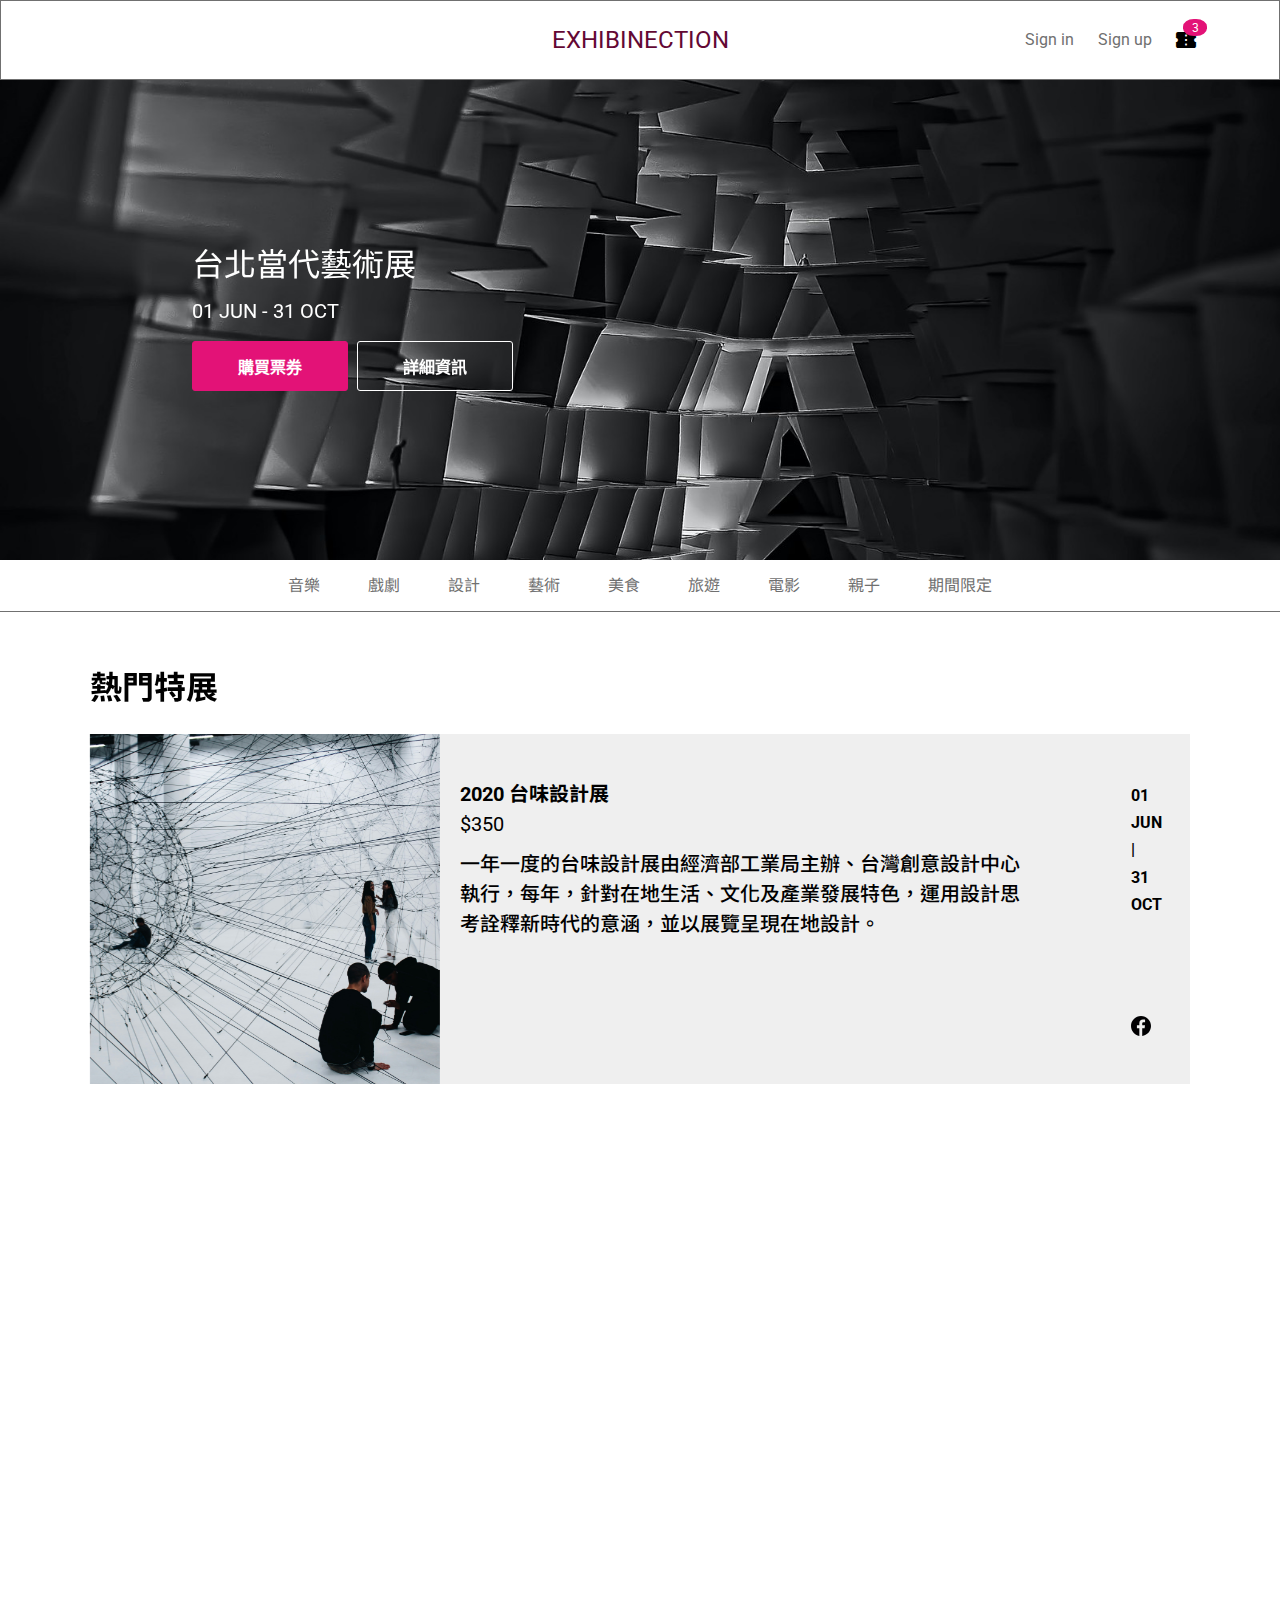
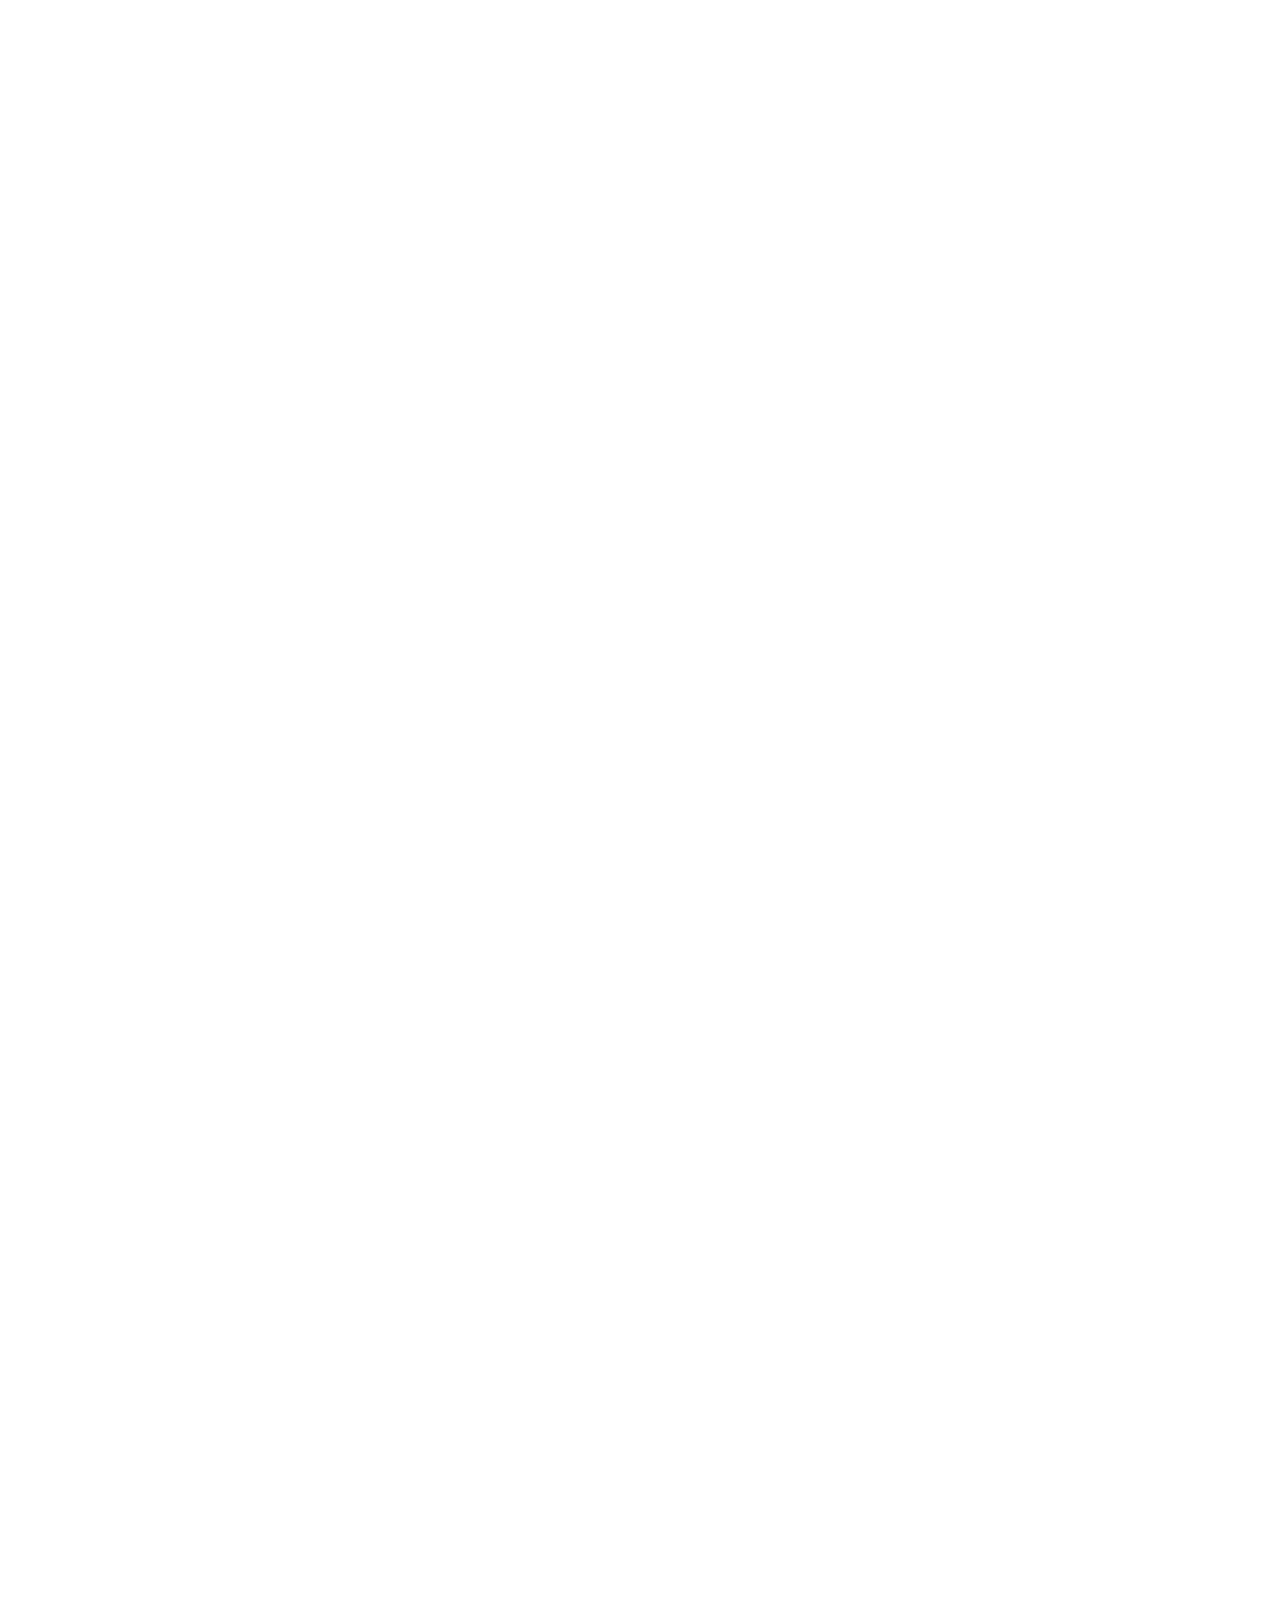
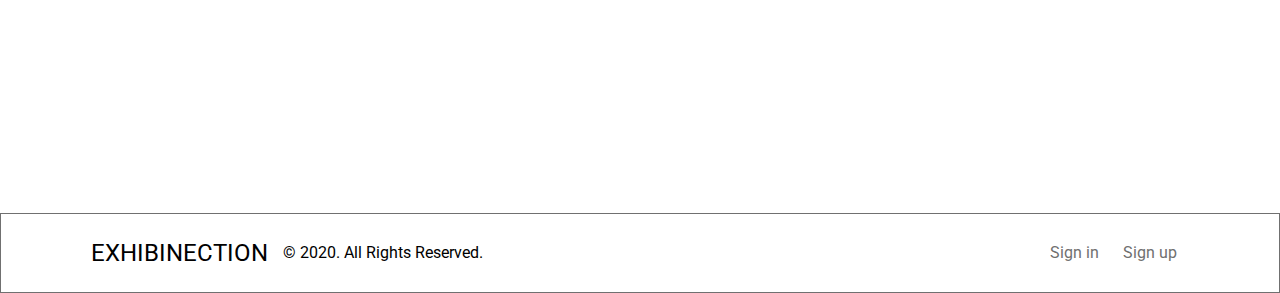
==== index.html @ fe7f2d54 "first" ====
<!DOCTYPE html>
<html lang="zh-TW">
<head>
<meta charset="UTF-8">
<meta name="viewport" content="width=device-width, initial-scale=1.0">
  <link rel="preconnect" href="https://fonts.googleapis.com">
  <link rel="preconnect" href="https://fonts.gstatic.com" crossorigin>
  <link href="https://fonts.googleapis.com/css2?family=Noto+Sans+TC:wght@100..900&family=Roboto:ital,wght@0,100..900;1,100..900&display=swap" rel="stylesheet">
  <link href="https://fonts.googleapis.com/icon?family=Material+Icons"
  rel="stylesheet">
  <link rel="stylesheet" href="https://fonts.googleapis.com/css2?family=Material+Symbols+Outlined:opsz,wght,FILL,GRAD@20..48,100..700,0..1,-50..200&icon_names=close" />
  <link rel="stylesheet" href="https://unpkg.com/aos@next/dist/aos.css" />
  <link rel="stylesheet" href="scss/main.css">
  <title>EXHIBINECTION</title>
</head>
<body>
  <!-- header -->
  <div class="wrap">
    <div class="header">
      <div class="logo">
        <a href="index.html" class="logo">EXHIBINECTION</a>
      </div>
      <ul class="link">
        <li><a href="#">Sign in</a></li>
        <li><a href="#">Sign up</a></li>
      </ul>
    </div>
    <input type="checkbox" id="cart-toggle" hidden>
    <div class="cart-overlay"></div>
    <label for="cart-toggle" class="cart-icon">
      <span class="material-icons">confirmation_number</span>
      <span class="num">3</span></label>
    <div class="cart-list">
      <h2>Cart List</h2>
      <div class="cart-list-area">
        <div class="cart-list-item scroll-card">
        <span class="material-symbols-outlined">close</span>
        <div class="show-item">
          <img class="show-pic" src="images/show1.jpg" alt="">
          <div class="show-title">
            <h3>2020 台味設計展</h3>
            <h4>01 JUN — 31 OCT</h4>
            <p>全票</p>
            <h5>NT$350</h5>
          </div>
          <div class="show-num">
            <img src="images/remove.svg" alt="">
            <p>01</p>
            <img src="images/add.svg" alt="">
          </div>
        </div>
      </div>
      <div class="cart-list-item scroll-card">
        <span class="material-symbols-outlined">close</span>
        <div class="show-item">
          <img class="show-pic" src="images/show2.jpg" alt="">
          <div class="show-title">
            <h3>No.22 線上設計展</h3>
            <h4>01 JUN — 31 OCT</h4>
            <p>全票</p>
            <h5>NT$350</h5>
          </div>
          <div class="show-num">
            <img src="images/remove.svg" alt="">
            <p>01</p>
            <img src="images/add.svg" alt="">
          </div>
        </div>
      </div>
      <div class="cart-list-item">
        <span class="material-symbols-outlined">close</span>
        <div class="show-item">
          <img class="show-pic" src="images/show3.jpg" alt="">
          <div class="show-title">
            <h3>高雄設計節</h3>
            <h4>01 JUN — 31 OCT</h4>
            <p>全票</p>
            <h5>NT$350</h5>
          </div>
          <div class="show-num">
            <img src="images/remove.svg" alt="">
            <p>01</p>
            <img src="images/add.svg" alt="">
          </div>
        </div>
      </div>
      </div>
      
      <div class="cart-list-count">
        <div>小計<span>NT$1050</span></div>
        <a href="checkout-order.html"><button class="btn-pay">前往結帳</button></a>
      </div>
    </div>
  </div>

<!-- banner -->
<div class="wrap">
<div class="banner">
  <div class="title">
    <h1 data-aos="fade-left" data-aos-duration="1300">台北當代藝術展</h1>
    <p data-aos="fade-left" data-aos-duration="1300" data-aos-delay="100">01 JUN - 31 OCT</p>
    <button class="btn-pink" data-aos="fade-left" data-aos-duration="1300" data-aos-delay="300">購買票券</button>
    <button class="btn-pink-outline" data-aos="fade-left" data-aos-duration="1300" data-aos-delay="300">詳細資訊</button>
  </div>
</div>
</div>

<!-- navbar -->
<div class="wrap">
<div class="nav-bar">
  <ul class="nav">
    <li><a href="#">音樂</a></li>
    <li><a href="#">戲劇</a></li>
    <li><a href="design.html">設計</a></li>
    <li><a href="#">藝術</a></li>
    <li><a href="#">美食</a></li>
    <li><a href="#">旅遊</a></li>
    <li><a href="#">電影</a></li>
    <li><a href="#">親子</a></li>
    <li><a href="#">期間限定</a></li>
  </ul>            
</div>
</div>


<!-- index -->
<div class="wrap">
  <div class="showlist">
    <h2 data-aos="fade-right" data-aos-duration="1300">熱門特展</h2>
    <div class="show" data-aos="fade-left" data-aos-duration="1300">
      <div class="show-img" data-aos="fade-right" data-aos-duration="1500" data-aos-delay="100">
        <img src="images/show1.jpg" alt="showpic1">
      </div>
      <div class="show-info">
        <div class="title">
          <div>
            <h4><div>2020 台味設計展<img src="images/facebook-logo.svg" alt=""></div><span>01 JUN — 31 OCT</span></h4>
            <p>$350</p>
            <h5>一年一度的台味設計展由經濟部工業局主辦、台灣創意設計中心執行，每年，針對在地生活、文化及產業發展特色，運用設計思考詮釋新時代的意涵，並以展覽呈現在地設計。</h5>
          </div>
          <div>
            <a href="product.html"><button class="btn-purple" data-aos="fade-left" data-aos-duration="1300" data-aos-delay="200">購買票券</button></a>
            <button class="btn-purple-outline" data-aos="fade-left" data-aos-duration="1300" data-aos-delay="200">收藏展覽</button>
          </div>  
        </div>
        <div class="duration">
          <div class="date">01 JUN<br> |<br> 31 OCT</div>
          <img src="images/facebook-logo.svg" alt="">
        </div>
      </div>
    </div>
    
    <div class="show" data-aos="fade-left" data-aos-duration="1300">
      <div class="show-img" data-aos="fade-right" data-aos-duration="1500" data-aos-delay="100">
        <img src="images/show2.jpg" alt="showpic2">
      </div>
      <div class="show-info">
        <div class="title">
          <div>
            <h4><div>No.22 線上設計展<img src="images/facebook-logo.svg" alt=""></div><span>01 JUN — 31 OCT</span></h4>
            <p>$350</p>
            <h5>這是一個專屬於設計系畢業生的展覽，沒有華麗的名號、沒有浮誇的獎賞。讓我們用作品與理念，去碰撞真實世界裡的各種問題，創造更多美好的人事物。讓這個地球、這個世界變成每一個人心目中的理想鄉。</h5>
          </div>
          <div>
            <button class="btn-purple" data-aos="fade-left" data-aos-duration="1300" data-aos-delay="200">購買票券</button>
            <button class="btn-purple-outline" data-aos="fade-left" data-aos-duration="1300" data-aos-delay="200">收藏展覽</button>
          </div>
        </div>
        <div class="duration">
          <div class="date">01 JUN<br> |<br> 31 OCT</div>
          <img src="images/facebook-logo.svg" alt="">
        </div>
      </div>
    </div>
    
    <div class="show" data-aos="fade-left" data-aos-duration="1300">
      <div class="show-img" data-aos="fade-right" data-aos-duration="1500" data-aos-delay="100">
        <img src="images/show3.jpg" alt="showpic3">
      </div>
      <div class="show-info">
        <div class="title">
          <div>
            <h4><div>高雄設計節<img src="images/facebook-logo.svg" alt=""></div><span>01 JUN — 31 OCT</span></h4>
            <p>$350</p>
            <h5>設計大高雄究竟是怎麼一回事？在這「設計」詞彙有點氾濫的年代，或許我們也搞不清楚究竟誰被誰設計了，設計生活？還是被生活設計？而當高雄這座城市建設硬體已相當程度完備時，文化軟實力又該如何輸出？</h5>
          </div>
          <div>
            <button class="btn-purple" data-aos="fade-left" data-aos-duration="1300" data-aos-delay="200">購買票券</button>
            <button class="btn-purple-outline" data-aos="fade-left" data-aos-duration="1300" data-aos-delay="200">收藏展覽</button>
          </div>
        </div>
        <div class="duration">
          <div class="date">01 JUN<br> |<br> 31 OCT</div>
          <img src="images/facebook-logo.svg" alt="">
        </div>
      </div>
    </div>
  </div>
  
  <div class="live">
    <h2 data-aos="fade-right" data-aos-duration="1300">直播回顧</h2>
    <div class="live-bg" data-aos="fade-left" data-aos-duration="1300">
      <div class="live-info" data-aos="fade-right" data-aos-duration="1300" data-aos-delay="200">
        <h3 data-aos="fade-right" data-aos-duration="1300" data-aos-delay="200"><span>開幕對談</span>｜藝術展演巡禮</h3>
        <img data-aos="fade-right" data-aos-duration="1300" data-aos-delay="300" src="images/people.png" alt="">
        <h4 data-aos="fade-right" data-aos-duration="1300" data-aos-delay="400">臺北現代聯合總監｜Ken Hsu</h4>
        <p data-aos="fade-right" data-aos-duration="1300" data-aos-delay="500">獨家由藝術家、策展人、畫廊總監帶您欣賞台北藝術特展，感受雕塑、展演及當代日常文化之間微妙的關係。</p>
        <button data-aos="fade-right" data-aos-duration="1300" data-aos-delay="600">點此觀看</button>
      </div>
    </div>
  </div>
</div>



<!-- footer -->
<link
    rel="stylesheet"
    href="https://cdn.jsdelivr.net/npm/swiper@11/swiper-bundle.min.css"
    />
<script src="https://cdn.jsdelivr.net/npm/swiper@11/swiper-bundle.min.js"></script>
<div class="wrap">
  <div class="footer">
    <div class="footer-swiper">
      <h2 data-aos="fade-right" data-aos-duration="1300">猜你也喜歡...</h2>
      <div class="footer-swiper-area" data-aos="fade-left" data-aos-duration="1300">
        <div class="swiper mySwiper">
          <div class="swiper-wrapper">
            <div class="swiper-slide"><a href="#"><img src="images/show4.jpg" alt="pic1" /><h3>No.22 線上設計展</h3><p>$350</p></a></div>
            <div class="swiper-slide"><a href="#"><img src="images/show5.jpg" alt="pic2" /><h3>No.23 線上設計展</h3><p>$350</p></a></div>
            <div class="swiper-slide"><a href="#"><img src="images/show6.jpg" alt="pic3" /><h3>No.24 線上設計展</h3><p>$350</p></a></div>
            <div class="swiper-slide"><a href="#"><img src="images/show4.jpg" alt="pic1" /><h3>No.22 線上設計展</h3><p>$350</p></a></div>
            <div class="swiper-slide"><a href="#"><img src="images/show5.jpg" alt="pic2" /><h3>No.23 線上設計展</h3><p>$350</p></a></div>
            <div class="swiper-slide"><a href="#"><img src="images/show6.jpg" alt="pic3" /><h3>No.24 線上設計展</h3><p>$350</p></a></div>
          </div>
        </div>
      </div>
    </div>
  
    <div class="footer-connect">
      <div class="footer-subscribe">
        <div class="title">
          <h3 data-aos="fade-right" data-aos-duration="1300">想收到最新消息嗎？</h3>
          <h3 data-aos="fade-right" data-aos-duration="1300" data-aos-delay="200">快訂閱我們！</h3>
          <div class="input-email" data-aos="fade-right" data-aos-duration="1300" data-aos-delay="400">
            <input type="email" placeholder="輸入您的電子信箱">
            <button type="submit" class="btn-pink">訂閱</button>
          </div>
        </div>
      </div>
    </div>
    
    <div class="footer-link">
      <div class="footer-logo">
        <a href="index.html">EXHIBINECTION </a>
        <p>© 2020. All Rights Reserved.</p>
      </div>
      <ul class="link">
        <li><a href="#">Sign in</a></li>
        <li><a href="#">Sign up</a></li>
      </ul>
    </div>
  </div>
</div>

  <script src="js/carlist.js"></script>
  <script src="js/swiper.js"></script>
  <script src="https://unpkg.com/aos@next/dist/aos.js"></script>
  <script>
    AOS.init();
  </script>
</body>
</html>
---- scss/main.css ----
@charset "UTF-8";
/* http://meyerweb.com/eric/tools/css/reset/ 
   v2.0 | 20110126
   License: none (public domain)
*/
html, body, div, span, applet, object, iframe,
h1, h2, h3, h4, h5, h6, p, blockquote, pre,
a, abbr, acronym, address, big, cite, code,
del, dfn, em, img, ins, kbd, q, s, samp,
small, strike, strong, sub, sup, tt, var,
b, u, i, center,
dl, dt, dd, ol, ul, li,
fieldset, form, label, legend,
table, caption, tbody, tfoot, thead, tr, th, td,
article, aside, canvas, details, embed,
figure, figcaption, footer, header, hgroup,
menu, nav, output, ruby, section, summary,
time, mark, audio, video {
  margin: 0;
  padding: 0;
  border: 0;
  font-size: 100%;
  font: inherit;
  vertical-align: baseline;
}

/* HTML5 display-role reset for older browsers */
article, aside, details, figcaption, figure,
footer, header, hgroup, menu, nav, section {
  display: block;
}

body {
  line-height: 1;
}

ol, ul {
  list-style: none;
}

blockquote, q {
  quotes: none;
}

blockquote:before, blockquote:after,
q:before, q:after {
  content: "";
  content: none;
}

table {
  border-collapse: collapse;
  border-spacing: 0;
}

*, *::before, *::after {
  -webkit-box-sizing: border-box;
          box-sizing: border-box;
}

/* 共通布局 */
html, body {
  width: 100%;
  overflow-x: hidden;
}

.wrap {
  margin: 0 auto;
  font-family: Roboto, Noto Sans TC;
}
.wrap a {
  text-decoration: none;
}

.clearfix:after {
  content: "";
  display: table;
  clear: both;
}

/* header */
.header {
  height: 80px;
  display: -webkit-box;
  display: -ms-flexbox;
  display: flex;
  -webkit-box-pack: end;
      -ms-flex-pack: end;
          justify-content: flex-end;
  -webkit-box-align: center;
      -ms-flex-align: center;
          align-items: center;
  position: relative;
  padding: 0 14%;
  border: #707070 solid 1px;
}
@media (max-width: 1280px) {
  .header {
    padding: 0 9%;
  }
}
@media (max-width: 768px) {
  .header {
    padding: 0 4%;
    height: 60px;
  }
}

.logo {
  font-size: 24px;
  color: #630834;
  position: absolute;
  left: 50%;
  -webkit-transform: translate(-50%, -50%);
          transform: translate(-50%, -50%);
}

.link {
  display: -webkit-box;
  display: -ms-flexbox;
  display: flex;
  -webkit-box-align: center;
      -ms-flex-align: center;
          align-items: center;
  position: relative;
  margin-right: 5%;
}
@media (max-width: 1280px) {
  .link {
    margin-right: 0%;
  }
}
.link a {
  padding: 5px;
  margin: 7px;
  font-size: 16px;
  color: #707070;
}
@media (max-width: 768px) {
  .link a {
    display: none;
  }
}
.link a:hover {
  color: #630834;
}
@media (max-width: 992px) {
  .link .sign-up {
    margin-right: 15px;
  }
}

.cart-overlay {
  position: fixed;
  top: 0;
  left: 0;
  width: 100vw;
  height: 100vh;
  background: rgba(0, 0, 0, 0.5);
  z-index: 5;
  opacity: 0;
  visibility: hidden;
  -webkit-transition: opacity 0.3s ease-in-out;
  transition: opacity 0.3s ease-in-out;
}

#cart-toggle:checked ~ .cart-list {
  -webkit-transform: translateX(0);
          transform: translateX(0);
}

#cart-toggle:checked ~ .cart-overlay {
  opacity: 1;
  visibility: visible;
}

.no-scroll {
  overflow: hidden;
  height: 100%;
}

.cart-icon {
  position: absolute;
  top: 23px;
  right: 14%;
  cursor: pointer;
  color: #000000;
  display: -webkit-box;
  display: -ms-flexbox;
  display: flex;
  padding: 5px;
  margin-right: 1%;
}
@media (max-width: 1280px) {
  .cart-icon {
    right: 2%;
    margin-right: 4%;
  }
}
@media (max-width: 768px) {
  .cart-icon {
    top: 13px;
  }
}

.num {
  position: absolute;
  top: -4px;
  right: -4px;
  font-size: 12px;
  background: #e31277;
  width: 24px;
  height: 17px;
  border-radius: 45%;
  text-align: center;
  color: #ffffff;
  padding-top: 3px;
}

.cart-list {
  width: 540px;
  background: #000000;
  padding: 32px 16px 24px 32px;
  overflow-y: auto;
  z-index: 10;
  position: fixed;
  top: 80px;
  right: 0;
  max-width: 100%;
  -webkit-transform: translateX(100%);
          transform: translateX(100%);
  -webkit-transition: -webkit-transform 0.8s cubic-bezier(0.22, 1, 0.36, 1);
  transition: -webkit-transform 0.8s cubic-bezier(0.22, 1, 0.36, 1);
  transition: transform 0.8s cubic-bezier(0.22, 1, 0.36, 1);
  transition: transform 0.8s cubic-bezier(0.22, 1, 0.36, 1), -webkit-transform 0.8s cubic-bezier(0.22, 1, 0.36, 1);
}
@media (max-width: 768px) {
  .cart-list {
    width: 375px;
    padding: 20px 8px 28px 15px;
    top: 60px;
    right: 0 !important;
    -webkit-transform: translateX(100%);
            transform: translateX(100%);
  }
}
.cart-list h2 {
  color: #ffffff;
  font-weight: bold;
  font-size: 32px;
  margin-bottom: 12px;
}
.cart-list .cart-list-area {
  height: 530px;
  overflow-y: scroll;
  overflow-x: hidden;
  padding-right: 16px;
}
@media (max-width: 768px) {
  .cart-list .cart-list-area {
    padding-right: 5px;
    height: 390px;
  }
}
.cart-list .cart-list-area::-webkit-scrollbar {
  width: 2px;
}
.cart-list .cart-list-area::-webkit-scrollbar-track {
  border-radius: 0%;
}
.cart-list .cart-list-area::-webkit-scrollbar-thumb {
  border-radius: 4px;
  background: #e31277;
}
.cart-list .cart-list-area::-webkit-scrollbar {
  background: #CED4DA;
}
.cart-list .scroll-card {
  margin-bottom: 12px;
}
.cart-list .cart-list-item {
  background: #ffffff;
  border-radius: 3px;
}
@media (max-width: 768px) {
  .cart-list .cart-list-item {
    margin-bottom: 8px;
  }
}
.cart-list .cart-list-item span {
  cursor: pointer;
}
.cart-list .cart-list-item .show-item {
  display: -webkit-box;
  display: -ms-flexbox;
  display: flex;
  -webkit-box-pack: justify;
      -ms-flex-pack: justify;
          justify-content: space-between;
  padding: 0 32px 24px 32px;
}
@media (max-width: 768px) {
  .cart-list .cart-list-item .show-item {
    padding: 0 16px 16px 16px;
  }
}
.cart-list .cart-list-item .show-pic {
  width: 120px;
  height: 120px;
  -o-object-fit: cover;
     object-fit: cover;
}
.cart-list .cart-list-item .show-title {
  display: -webkit-box;
  display: -ms-flexbox;
  display: flex;
  -webkit-box-orient: vertical;
  -webkit-box-direction: normal;
      -ms-flex-direction: column;
          flex-direction: column;
  -ms-flex-pack: distribute;
      justify-content: space-around;
  font-size: 16px;
  padding-right: 33px;
}
@media (max-width: 768px) {
  .cart-list .cart-list-item .show-title {
    padding-right: 0;
  }
}
.cart-list .cart-list-item .show-title h3 {
  font-weight: bold;
}
.cart-list .cart-list-item .show-title h4 {
  font-weight: 500;
}
.cart-list .cart-list-item .show-title p {
  color: #707070;
}
.cart-list .cart-list-item .show-title h5 {
  font-weight: bold;
}
.cart-list .cart-list-item .show-num {
  display: -webkit-box;
  display: -ms-flexbox;
  display: flex;
  -webkit-box-align: center;
      -ms-flex-align: center;
          align-items: center;
  font-weight: bold;
}
@media (max-width: 768px) {
  .cart-list .cart-list-item .show-num {
    -webkit-box-orient: vertical;
    -webkit-box-direction: reverse;
        -ms-flex-direction: column-reverse;
            flex-direction: column-reverse;
    -webkit-box-pack: center;
        -ms-flex-pack: center;
            justify-content: center;
    padding-left: 5px;
  }
}
.cart-list .cart-list-item .show-num p {
  padding: 0 12px;
}
@media (max-width: 768px) {
  .cart-list .cart-list-item .show-num p {
    padding: 5px 0;
  }
}
.cart-list .cart-list-item .show-num img {
  cursor: pointer;
}
.cart-list .cart-list-count {
  margin-top: 20px;
  display: -webkit-box;
  display: -ms-flexbox;
  display: flex;
  -webkit-box-pack: justify;
      -ms-flex-pack: justify;
          justify-content: space-between;
  -webkit-box-align: center;
      -ms-flex-align: center;
          align-items: center;
  color: #ffffff;
  font-size: 20px;
}
.cart-list .cart-list-count span {
  padding-left: 24px;
}
.cart-list .cart-list-count .btn-pay {
  color: #630834;
  background-color: #ffffff;
  border: #ffffff solid 1px;
  border-radius: 3px;
  font-size: 16px;
  cursor: pointer;
  font-weight: bold;
  width: 118px;
  height: 44px;
}
.cart-list .cart-list-count .btn-pay:hover {
  color: #4b0628;
  background-color: #e6e6e6;
  border: #e0e0e0 solid 1px;
}

.banner {
  background-image: url(../images/banner.jpg);
  height: 480px;
  background-position: center center;
  background-size: cover;
  color: #ffffff;
  display: -webkit-box;
  display: -ms-flexbox;
  display: flex;
  -webkit-box-align: center;
      -ms-flex-align: center;
          align-items: center;
}
.banner .title {
  margin-left: 20%;
}
@media (max-width: 1280px) {
  .banner .title {
    margin-left: 15%;
  }
}
@media (max-width: 992px) {
  .banner .title {
    margin-left: 15%;
  }
}
@media (max-width: 768px) {
  .banner .title {
    margin: 0 auto;
  }
}
.banner .title .btn-pink {
  color: #ffffff;
  background-color: #e31277;
  border: #e31277 solid 1px;
  border-radius: 3px;
  font-size: 16px;
  cursor: pointer;
  font-weight: bold;
  padding: 12px 45px;
  margin-right: 5px;
}
.banner .title .btn-pink:hover {
  color: #f2f2f2;
  background-color: #b40e5e;
  border: #aa0e59 solid 1px;
}
.banner .title .btn-pink-outline {
  color: #ffffff;
  background: transparent;
  border: #ffffff solid 1px;
  border-radius: 3px;
  font-size: 16px;
  cursor: pointer;
  font-weight: bold;
  padding: 12px 45px;
}
.banner .title .btn-pink-outline:hover {
  color: #000000;
  background: #ffffff;
}
.banner h1 {
  font-size: 32px;
}
.banner p {
  font-size: 20px;
  margin: 20px 0;
}

.nav-bar {
  height: 52px;
  border-bottom: #707070 solid 1px;
  display: -webkit-box;
  display: -ms-flexbox;
  display: flex;
  -webkit-box-pack: center;
      -ms-flex-pack: center;
          justify-content: center;
  white-space: nowrap;
}
@media (max-width: 768px) {
  .nav-bar {
    overflow-x: scroll;
    -webkit-box-pack: start;
        -ms-flex-pack: start;
            justify-content: flex-start;
  }
  .nav-bar::-webkit-scrollbar {
    display: none;
  }
}
.nav-bar .nav {
  display: -webkit-box;
  display: -ms-flexbox;
  display: flex;
  -webkit-box-align: center;
      -ms-flex-align: center;
          align-items: center;
}
.nav-bar .nav a {
  padding: 5px 16px;
  margin: 0 8px;
  font-size: 16px;
  color: #707070;
}
.nav-bar .nav a:hover {
  border-bottom: #e31277 solid 2px;
}

.footer-swiper {
  margin: 0 15%;
  overflow-x: hidden;
}
@media (max-width: 1280px) {
  .footer-swiper {
    margin: 0 7%;
  }
}
@media (max-width: 992px) {
  .footer-swiper {
    margin: 0 2%;
  }
}
@media (max-width: 768px) {
  .footer-swiper {
    margin: 0 15px;
  }
}
.footer-swiper h2 {
  font-size: 32px;
  font-weight: bold;
  margin-top: 60px;
  margin-bottom: 30px;
}
@media (max-width: 768px) {
  .footer-swiper h2 {
    margin: 30px auto 15px auto;
    max-width: 500px;
  }
}
.footer-swiper .footer-swiper-area {
  padding-left: 95px;
  width: 100%;
  -webkit-box-sizing: content-box;
          box-sizing: content-box;
}
@media (max-width: 768px) {
  .footer-swiper .footer-swiper-area {
    padding-left: 0;
    margin: 0 auto 16px auto;
    padding-bottom: 10px;
    max-width: 500px;
  }
}

.swiper {
  width: 100%;
  height: 100%;
}

.swiper-slide {
  text-align: start;
  background: #fff;
}
.swiper-slide h3 {
  font-size: 20px;
  font-weight: bold;
  margin: 10px 0;
  color: #000000;
}
.swiper-slide p {
  color: #000000;
  margin-bottom: 40px;
}
@media (max-width: 768px) {
  .swiper-slide p {
    margin-bottom: 0;
  }
}
.swiper-slide img {
  display: block;
  width: 100%;
  height: auto;
  -o-object-fit: cover;
     object-fit: cover;
  aspect-ratio: 1;
}

.footer-subscribe {
  background-image: url(https://live.staticflickr.com/65535/51373953390_3d02e323b9_k.jpg);
  height: 400px;
  background-position: center center;
  background-size: cover;
  color: #ffffff;
  display: -webkit-box;
  display: -ms-flexbox;
  display: flex;
  -webkit-box-align: end;
      -ms-flex-align: end;
          align-items: flex-end;
}
.footer-subscribe .title {
  margin-left: 15%;
  margin-bottom: 30px;
}
@media (max-width: 1280px) {
  .footer-subscribe .title {
    margin-left: 7%;
  }
}
@media (max-width: 992px) {
  .footer-subscribe .title {
    margin-left: 2%;
  }
}
@media (max-width: 768px) {
  .footer-subscribe .title {
    margin-left: 4%;
  }
}
.footer-subscribe .title .input-email {
  display: -webkit-box;
  display: -ms-flexbox;
  display: flex;
}
.footer-subscribe .title input {
  width: 220px;
  height: 48px;
  font-size: 16px;
  padding-left: 5px;
  border-radius: 3px 0px 0px 3px;
  outline: none;
  border: none;
}
.footer-subscribe .title .btn-pink {
  color: #ffffff;
  background-color: #e31277;
  border: #e31277 solid 1px;
  border-radius: 3px;
  font-size: 16px;
  cursor: pointer;
  font-weight: bold;
  padding: 13px 40px;
  margin-right: 5px;
  border-radius: 0px 3px 3px 0px;
}
.footer-subscribe .title .btn-pink:hover {
  color: #f2f2f2;
  background-color: #b40e5e;
  border: #aa0e59 solid 1px;
}
.footer-subscribe h3 {
  font-size: 32px;
  margin: 14px 0;
  font-weight: bold;
}
@media (max-width: 768px) {
  .footer-subscribe h3 {
    font-size: 24px;
  }
}

.footer-link {
  height: 80px;
  display: -webkit-box;
  display: -ms-flexbox;
  display: flex;
  -webkit-box-pack: justify;
      -ms-flex-pack: justify;
          justify-content: space-between;
  -webkit-box-align: center;
      -ms-flex-align: center;
          align-items: center;
  position: relative;
  padding: 0 15%;
  border: #707070 solid 1px;
}
@media (max-width: 1280px) {
  .footer-link {
    padding: 0 7%;
  }
}
@media (max-width: 992px) {
  .footer-link {
    padding: 0 2%;
  }
}
@media (max-width: 768px) {
  .footer-link {
    padding: 0 4%;
  }
}
.footer-link .footer-logo {
  display: -webkit-box;
  display: -ms-flexbox;
  display: flex;
  -webkit-box-align: center;
      -ms-flex-align: center;
          align-items: center;
}
@media (max-width: 768px) {
  .footer-link .footer-logo {
    display: block;
  }
}
.footer-link .footer-logo a {
  font-size: 24px;
  color: #000000;
}
.footer-link .footer-logo a:hover {
  color: #630834;
}
.footer-link .footer-logo p {
  font-size: 16px;
  margin-left: 15px;
}
@media (max-width: 768px) {
  .footer-link .footer-logo p {
    margin-left: 0;
    margin-top: 5px;
  }
}
@media (max-width: 768px) {
  .footer-link .footer-logo .link {
    display: none;
  }
}

.showlist {
  margin: 0 15%;
}
@media (max-width: 1280px) {
  .showlist {
    margin: 0 7%;
  }
}
@media (max-width: 992px) {
  .showlist {
    margin: 0 2%;
  }
}
@media (max-width: 768px) {
  .showlist {
    margin: 0 4%;
  }
}
.showlist h2 {
  font-size: 32px;
  font-weight: bold;
  margin-top: 60px;
  margin-bottom: 30px;
}
@media (max-width: 768px) {
  .showlist h2 {
    margin: 30px auto 15px auto;
    max-width: 500px;
  }
}

.show {
  background: #efefef;
  display: -webkit-box;
  display: -ms-flexbox;
  display: flex;
  margin-bottom: 20px;
  height: 350px;
}
@media (max-width: 992px) {
  .show {
    height: 345px;
  }
}
@media (max-width: 768px) {
  .show {
    display: block;
    height: auto;
    margin: 0 auto 16px auto;
    padding-bottom: 10px;
    max-width: 500px;
  }
}
.show .show-img img {
  width: 350px;
  height: 350px;
  -o-object-fit: cover;
     object-fit: cover;
}
@media (max-width: 992px) {
  .show .show-img img {
    width: 345px;
    height: 345px;
  }
}
@media (max-width: 768px) {
  .show .show-img img {
    width: 94%;
    margin: 24px 15px 0 15px;
  }
}
.show .show-info {
  display: -webkit-box;
  display: -ms-flexbox;
  display: flex;
  -webkit-box-pack: justify;
      -ms-flex-pack: justify;
          justify-content: space-between;
  padding: 40px 20px;
}
@media (max-width: 992px) {
  .show .show-info {
    padding: 10px 10px;
  }
}
.show .show-info .title {
  width: 80%;
  font-size: 20px;
  display: -webkit-box;
  display: -ms-flexbox;
  display: flex;
  -webkit-box-orient: vertical;
  -webkit-box-direction: normal;
      -ms-flex-direction: column;
          flex-direction: column;
  -webkit-box-pack: justify;
      -ms-flex-pack: justify;
          justify-content: space-between;
}
@media (max-width: 992px) {
  .show .show-info .title {
    width: 90%;
  }
}
@media (max-width: 768px) {
  .show .show-info .title {
    width: 100%;
  }
}
.show .show-info .title span {
  display: none;
  font-size: 16px;
  text-align: right;
}
@media (max-width: 768px) {
  .show .show-info .title span {
    display: inline-block;
  }
}
.show .show-info .title h4 {
  font-weight: bold;
  padding: 10px 0;
}
@media (max-width: 768px) {
  .show .show-info .title h4 {
    display: -webkit-box;
    display: -ms-flexbox;
    display: flex;
    -webkit-box-pack: justify;
        -ms-flex-pack: justify;
            justify-content: space-between;
    -webkit-box-align: center;
        -ms-flex-align: center;
            align-items: center;
  }
}
.show .show-info .title h4 img {
  display: none;
}
@media (max-width: 768px) {
  .show .show-info .title h4 img {
    display: inline;
    width: 20px;
    cursor: pointer;
    vertical-align: bottom;
    margin-left: 10px;
  }
}
.show .show-info .title p {
  margin-bottom: 15px;
}
.show .show-info .title h5 {
  font-weight: 500;
  line-height: 1.5;
}
@media (max-width: 768px) {
  .show .show-info .title h5 {
    font-size: 16px;
    margin-bottom: 20px;
  }
}
.show .show-info .title .btn-purple {
  color: #ffffff;
  background-color: #630834;
  border: #630834 solid 1px;
  border-radius: 3px;
  font-size: 16px;
  cursor: pointer;
  font-weight: bold;
  padding: 8px 20px;
  margin-right: 5px;
}
.show .show-info .title .btn-purple:hover {
  color: #f2f2f2;
  background-color: #34041b;
  border: #2a0316 solid 1px;
}
.show .show-info .title .btn-purple-outline {
  color: #630834;
  background: transparent;
  border: #630834 solid 1px;
  border-radius: 3px;
  font-size: 16px;
  cursor: pointer;
  font-weight: bold;
  padding: 8px 20px;
}
.show .show-info .title .btn-purple-outline:hover {
  color: #ffffff;
  background: #630834;
}
.show .show-info .duration {
  width: 39px;
  font-weight: bold;
  display: -webkit-box;
  display: -ms-flexbox;
  display: flex;
  -webkit-box-orient: vertical;
  -webkit-box-direction: normal;
      -ms-flex-direction: column;
          flex-direction: column;
  -webkit-box-pack: justify;
      -ms-flex-pack: justify;
          justify-content: space-between;
  margin: 8px 0;
}
@media (max-width: 992px) {
  .show .show-info .duration {
    padding-left: 7px;
  }
}
@media (max-width: 768px) {
  .show .show-info .duration {
    display: none;
  }
}
.show .show-info .duration .date {
  line-height: 1.7;
}
.show .show-info .duration img {
  width: 20px;
  cursor: pointer;
}

.live {
  margin: 0 15%;
  overflow: hidden;
}
@media (max-width: 1280px) {
  .live {
    margin: 0 7%;
  }
}
@media (max-width: 992px) {
  .live {
    margin: 0 2%;
  }
}
@media (max-width: 768px) {
  .live {
    margin: 0 15px;
  }
}
.live h2 {
  font-size: 32px;
  font-weight: bold;
  margin-top: 60px;
  margin-bottom: 30px;
}
@media (max-width: 768px) {
  .live h2 {
    margin: 20px auto 0 auto;
    max-width: 500px;
  }
}
.live .live-bg {
  background-image: url(../images/live-bg.png);
  height: 482px;
  color: #ffffff;
}
@media (max-width: 768px) {
  .live .live-bg {
    background-position: center center;
    margin: 12px auto 15px auto;
    max-width: 500px;
    height: 464px;
  }
}
.live .live-info {
  background: rgba(25, 0, 20, 0.8);
  width: 445px;
  height: 482px;
  padding: 24px;
}
@media (max-width: 768px) {
  .live .live-info {
    width: 345px;
    height: 464px;
    padding-right: 12px;
  }
}
.live .live-info h3 {
  font-weight: 500;
  font-size: 28px;
  margin: 28px 0;
}
.live .live-info h3 span {
  font-weight: bold;
}
.live .live-info img {
  width: 128px;
}
.live .live-info h4 {
  font-size: 20px;
  margin: 15px 0;
}
.live .live-info p {
  line-height: 1.5;
  font-weight: 200;
  font-size: 20px;
  width: 397px;
}
@media (max-width: 768px) {
  .live .live-info p {
    font-size: 16px;
    width: 297px;
  }
}
.live .live-info button {
  color: #ffffff;
  background-color: #e31277;
  border: #e31277 solid 1px;
  border-radius: 3px;
  font-size: 16px;
  cursor: pointer;
  font-weight: bold;
  padding: 10px 38px;
  margin-top: 20px;
}
.live .live-info button:hover {
  color: #f2f2f2;
  background-color: #b40e5e;
  border: #aa0e59 solid 1px;
}

.nav-bar {
  height: 52px;
  border-bottom: #707070 solid 1px;
  display: -webkit-box;
  display: -ms-flexbox;
  display: flex;
  -webkit-box-pack: center;
      -ms-flex-pack: center;
          justify-content: center;
  white-space: nowrap;
}
@media (max-width: 768px) {
  .nav-bar {
    overflow-x: scroll;
    -webkit-box-pack: start;
        -ms-flex-pack: start;
            justify-content: flex-start;
  }
  .nav-bar::-webkit-scrollbar {
    display: none;
  }
}
.nav-bar .nav {
  display: -webkit-box;
  display: -ms-flexbox;
  display: flex;
  -webkit-box-align: center;
      -ms-flex-align: center;
          align-items: center;
}
.nav-bar .nav a {
  padding: 5px 16px;
  margin: 0 8px;
  font-size: 16px;
  color: #707070;
}
.nav-bar .nav a:hover {
  border-bottom: #e31277 solid 2px;
}

.footer-swiper {
  margin: 0 15%;
  overflow-x: hidden;
}
@media (max-width: 1280px) {
  .footer-swiper {
    margin: 0 7%;
  }
}
@media (max-width: 992px) {
  .footer-swiper {
    margin: 0 2%;
  }
}
@media (max-width: 768px) {
  .footer-swiper {
    margin: 0 15px;
  }
}
.footer-swiper h2 {
  font-size: 32px;
  font-weight: bold;
  margin-top: 60px;
  margin-bottom: 30px;
}
@media (max-width: 768px) {
  .footer-swiper h2 {
    margin: 30px auto 15px auto;
    max-width: 500px;
  }
}
.footer-swiper .footer-swiper-area {
  padding-left: 95px;
  width: 100%;
  -webkit-box-sizing: content-box;
          box-sizing: content-box;
}
@media (max-width: 768px) {
  .footer-swiper .footer-swiper-area {
    padding-left: 0;
    margin: 0 auto 16px auto;
    padding-bottom: 10px;
    max-width: 500px;
  }
}

.swiper {
  width: 100%;
  height: 100%;
}

.swiper-slide {
  text-align: start;
  background: #fff;
}
.swiper-slide h3 {
  font-size: 20px;
  font-weight: bold;
  margin: 10px 0;
  color: #000000;
}
.swiper-slide p {
  color: #000000;
  margin-bottom: 40px;
}
@media (max-width: 768px) {
  .swiper-slide p {
    margin-bottom: 0;
  }
}
.swiper-slide img {
  display: block;
  width: 100%;
  height: auto;
  -o-object-fit: cover;
     object-fit: cover;
  aspect-ratio: 1;
}

.footer-subscribe {
  background-image: url(https://live.staticflickr.com/65535/51373953390_3d02e323b9_k.jpg);
  height: 400px;
  background-position: center center;
  background-size: cover;
  color: #ffffff;
  display: -webkit-box;
  display: -ms-flexbox;
  display: flex;
  -webkit-box-align: end;
      -ms-flex-align: end;
          align-items: flex-end;
}
.footer-subscribe .title {
  margin-left: 15%;
  margin-bottom: 30px;
}
@media (max-width: 1280px) {
  .footer-subscribe .title {
    margin-left: 7%;
  }
}
@media (max-width: 992px) {
  .footer-subscribe .title {
    margin-left: 2%;
  }
}
@media (max-width: 768px) {
  .footer-subscribe .title {
    margin-left: 4%;
  }
}
.footer-subscribe .title .input-email {
  display: -webkit-box;
  display: -ms-flexbox;
  display: flex;
}
.footer-subscribe .title input {
  width: 220px;
  height: 48px;
  font-size: 16px;
  padding-left: 5px;
  border-radius: 3px 0px 0px 3px;
  outline: none;
  border: none;
}
.footer-subscribe .title .btn-pink {
  color: #ffffff;
  background-color: #e31277;
  border: #e31277 solid 1px;
  border-radius: 3px;
  font-size: 16px;
  cursor: pointer;
  font-weight: bold;
  padding: 13px 40px;
  margin-right: 5px;
  border-radius: 0px 3px 3px 0px;
}
.footer-subscribe .title .btn-pink:hover {
  color: #f2f2f2;
  background-color: #b40e5e;
  border: #aa0e59 solid 1px;
}
.footer-subscribe h3 {
  font-size: 32px;
  margin: 14px 0;
  font-weight: bold;
}
@media (max-width: 768px) {
  .footer-subscribe h3 {
    font-size: 24px;
  }
}

.footer-link {
  height: 80px;
  display: -webkit-box;
  display: -ms-flexbox;
  display: flex;
  -webkit-box-pack: justify;
      -ms-flex-pack: justify;
          justify-content: space-between;
  -webkit-box-align: center;
      -ms-flex-align: center;
          align-items: center;
  position: relative;
  padding: 0 15%;
  border: #707070 solid 1px;
}
@media (max-width: 1280px) {
  .footer-link {
    padding: 0 7%;
  }
}
@media (max-width: 992px) {
  .footer-link {
    padding: 0 2%;
  }
}
@media (max-width: 768px) {
  .footer-link {
    padding: 0 4%;
  }
}
.footer-link .footer-logo {
  display: -webkit-box;
  display: -ms-flexbox;
  display: flex;
  -webkit-box-align: center;
      -ms-flex-align: center;
          align-items: center;
}
@media (max-width: 768px) {
  .footer-link .footer-logo {
    display: block;
  }
}
.footer-link .footer-logo a {
  font-size: 24px;
  color: #000000;
}
.footer-link .footer-logo a:hover {
  color: #630834;
}
.footer-link .footer-logo p {
  font-size: 16px;
  margin-left: 15px;
}
@media (max-width: 768px) {
  .footer-link .footer-logo p {
    margin-left: 0;
    margin-top: 5px;
  }
}
@media (max-width: 768px) {
  .footer-link .footer-logo .link {
    display: none;
  }
}

.design {
  padding: 52px 0;
}
@media (max-width: 768px) {
  .design {
    padding: 44px 15px;
  }
}
.design .design-show {
  display: -webkit-box;
  display: -ms-flexbox;
  display: flex;
  margin: 0 15%;
  padding-top: 28px;
}
@media (max-width: 1280px) {
  .design .design-show {
    margin: 0 7%;
  }
}
@media (max-width: 992px) {
  .design .design-show {
    margin: 0 2%;
  }
}
@media (max-width: 768px) {
  .design .design-show {
    -webkit-box-orient: vertical;
    -webkit-box-direction: reverse;
        -ms-flex-direction: column-reverse;
            flex-direction: column-reverse;
    padding-top: 0;
    max-width: 500px;
    margin: 0 auto;
  }
}
.design h4 {
  display: none;
}
@media (max-width: 992px) {
  .design h4 {
    display: block;
    font-weight: 500;
    margin-top: 16px;
    margin-bottom: 20px;
  }
}
.design h2 {
  font-size: 32px;
  font-weight: bold;
  margin-top: 10px;
  margin-bottom: 24px;
  letter-spacing: 3px;
}
@media (max-width: 992px) {
  .design h2 {
    letter-spacing: 0px;
  }
}
@media (max-width: 768px) {
  .design h2 {
    font-size: 28px;
    margin-bottom: 18px;
  }
}
.design p {
  font-size: 16px;
  font-weight: 400;
  width: 350px;
  line-height: 1.5;
}
@media (max-width: 992px) {
  .design p {
    width: 345px;
  }
}
@media (max-width: 768px) {
  .design p {
    width: auto;
  }
}
.design img {
  width: 445px;
  height: 285px;
  margin: 0 30px;
}
@media (max-width: 1280px) {
  .design img {
    width: 345px;
    height: 221px;
  }
}
@media (max-width: 992px) {
  .design img {
    margin: 0 10px;
  }
}
@media (max-width: 768px) {
  .design img {
    margin: 0;
    width: 100%;
    height: auto;
  }
}
.design h3 {
  font-size: 20px;
  font-weight: bold;
  width: 65px;
  line-height: 1.5;
  display: -webkit-box;
  display: -ms-flexbox;
  display: flex;
  -webkit-box-align: end;
      -ms-flex-align: end;
          align-items: flex-end;
}
@media (max-width: 992px) {
  .design h3 {
    display: none;
  }
}

.show-bg-1 {
  background: #630834;
  color: #ffffff;
  display: -webkit-box;
  display: -ms-flexbox;
  display: flex;
  -webkit-box-pack: start;
      -ms-flex-pack: start;
          justify-content: flex-start;
}

.show-bg-2 {
  background: #ffffff;
  color: #630834;
  display: -webkit-box;
  display: -ms-flexbox;
  display: flex;
  -webkit-box-pack: end;
      -ms-flex-pack: end;
          justify-content: flex-end;
}

.nav-bar {
  height: 52px;
  border-bottom: #707070 solid 1px;
  display: -webkit-box;
  display: -ms-flexbox;
  display: flex;
  -webkit-box-pack: center;
      -ms-flex-pack: center;
          justify-content: center;
  white-space: nowrap;
}
@media (max-width: 768px) {
  .nav-bar {
    overflow-x: scroll;
    -webkit-box-pack: start;
        -ms-flex-pack: start;
            justify-content: flex-start;
  }
  .nav-bar::-webkit-scrollbar {
    display: none;
  }
}
.nav-bar .nav {
  display: -webkit-box;
  display: -ms-flexbox;
  display: flex;
  -webkit-box-align: center;
      -ms-flex-align: center;
          align-items: center;
}
.nav-bar .nav a {
  padding: 5px 16px;
  margin: 0 8px;
  font-size: 16px;
  color: #707070;
}
.nav-bar .nav a:hover {
  border-bottom: #e31277 solid 2px;
}

.footer-swiper {
  margin: 0 15%;
  overflow-x: hidden;
}
@media (max-width: 1280px) {
  .footer-swiper {
    margin: 0 7%;
  }
}
@media (max-width: 992px) {
  .footer-swiper {
    margin: 0 2%;
  }
}
@media (max-width: 768px) {
  .footer-swiper {
    margin: 0 15px;
  }
}
.footer-swiper h2 {
  font-size: 32px;
  font-weight: bold;
  margin-top: 60px;
  margin-bottom: 30px;
}
@media (max-width: 768px) {
  .footer-swiper h2 {
    margin: 30px auto 15px auto;
    max-width: 500px;
  }
}
.footer-swiper .footer-swiper-area {
  padding-left: 95px;
  width: 100%;
  -webkit-box-sizing: content-box;
          box-sizing: content-box;
}
@media (max-width: 768px) {
  .footer-swiper .footer-swiper-area {
    padding-left: 0;
    margin: 0 auto 16px auto;
    padding-bottom: 10px;
    max-width: 500px;
  }
}

.swiper {
  width: 100%;
  height: 100%;
}

.swiper-slide {
  text-align: start;
  background: #fff;
}
.swiper-slide h3 {
  font-size: 20px;
  font-weight: bold;
  margin: 10px 0;
  color: #000000;
}
.swiper-slide p {
  color: #000000;
  margin-bottom: 40px;
}
@media (max-width: 768px) {
  .swiper-slide p {
    margin-bottom: 0;
  }
}
.swiper-slide img {
  display: block;
  width: 100%;
  height: auto;
  -o-object-fit: cover;
     object-fit: cover;
  aspect-ratio: 1;
}

.footer-subscribe {
  background-image: url(https://live.staticflickr.com/65535/51373953390_3d02e323b9_k.jpg);
  height: 400px;
  background-position: center center;
  background-size: cover;
  color: #ffffff;
  display: -webkit-box;
  display: -ms-flexbox;
  display: flex;
  -webkit-box-align: end;
      -ms-flex-align: end;
          align-items: flex-end;
}
.footer-subscribe .title {
  margin-left: 15%;
  margin-bottom: 30px;
}
@media (max-width: 1280px) {
  .footer-subscribe .title {
    margin-left: 7%;
  }
}
@media (max-width: 992px) {
  .footer-subscribe .title {
    margin-left: 2%;
  }
}
@media (max-width: 768px) {
  .footer-subscribe .title {
    margin-left: 4%;
  }
}
.footer-subscribe .title .input-email {
  display: -webkit-box;
  display: -ms-flexbox;
  display: flex;
}
.footer-subscribe .title input {
  width: 220px;
  height: 48px;
  font-size: 16px;
  padding-left: 5px;
  border-radius: 3px 0px 0px 3px;
  outline: none;
  border: none;
}
.footer-subscribe .title .btn-pink {
  color: #ffffff;
  background-color: #e31277;
  border: #e31277 solid 1px;
  border-radius: 3px;
  font-size: 16px;
  cursor: pointer;
  font-weight: bold;
  padding: 13px 40px;
  margin-right: 5px;
  border-radius: 0px 3px 3px 0px;
}
.footer-subscribe .title .btn-pink:hover {
  color: #f2f2f2;
  background-color: #b40e5e;
  border: #aa0e59 solid 1px;
}
.footer-subscribe h3 {
  font-size: 32px;
  margin: 14px 0;
  font-weight: bold;
}
@media (max-width: 768px) {
  .footer-subscribe h3 {
    font-size: 24px;
  }
}

.footer-link {
  height: 80px;
  display: -webkit-box;
  display: -ms-flexbox;
  display: flex;
  -webkit-box-pack: justify;
      -ms-flex-pack: justify;
          justify-content: space-between;
  -webkit-box-align: center;
      -ms-flex-align: center;
          align-items: center;
  position: relative;
  padding: 0 15%;
  border: #707070 solid 1px;
}
@media (max-width: 1280px) {
  .footer-link {
    padding: 0 7%;
  }
}
@media (max-width: 992px) {
  .footer-link {
    padding: 0 2%;
  }
}
@media (max-width: 768px) {
  .footer-link {
    padding: 0 4%;
  }
}
.footer-link .footer-logo {
  display: -webkit-box;
  display: -ms-flexbox;
  display: flex;
  -webkit-box-align: center;
      -ms-flex-align: center;
          align-items: center;
}
@media (max-width: 768px) {
  .footer-link .footer-logo {
    display: block;
  }
}
.footer-link .footer-logo a {
  font-size: 24px;
  color: #000000;
}
.footer-link .footer-logo a:hover {
  color: #630834;
}
.footer-link .footer-logo p {
  font-size: 16px;
  margin-left: 15px;
}
@media (max-width: 768px) {
  .footer-link .footer-logo p {
    margin-left: 0;
    margin-top: 5px;
  }
}
@media (max-width: 768px) {
  .footer-link .footer-logo .link {
    display: none;
  }
}

.product-info {
  margin: 70px 15% 40px 15%;
  display: -webkit-box;
  display: -ms-flexbox;
  display: flex;
  -webkit-box-pack: center;
      -ms-flex-pack: center;
          justify-content: center;
}
@media (max-width: 1280px) {
  .product-info {
    margin-left: 7%;
    margin-right: 7%;
  }
}
@media (max-width: 992px) {
  .product-info {
    margin-left: 2%;
    margin-right: 2%;
  }
}
@media (max-width: 768px) {
  .product-info {
    -webkit-box-orient: vertical;
    -webkit-box-direction: normal;
        -ms-flex-direction: column;
            flex-direction: column;
    -webkit-box-align: center;
        -ms-flex-align: center;
            align-items: center;
    margin-top: 44px;
    margin-left: 4%;
    margin-right: 4%;
  }
}
.product-info .product-buy-area {
  width: 50%;
}
@media (max-width: 768px) {
  .product-info .product-buy-area {
    width: 100%;
    max-width: 500px;
  }
}
.product-info .product-buy-area p {
  line-height: 1.4;
  font-weight: 300;
  font-size: 16px;
}
.product-info .product-img-day {
  background-image: url(https://kevin-chia-hsuan.github.io/gulp-week6-layout-training-2021/assets/images/alina-grubnyak-R84Oy89aNKs-unsplash.jpg);
  height: 256px;
  background-size: cover;
  background-position: center center;
  display: -webkit-box;
  display: -ms-flexbox;
  display: flex;
  -webkit-box-pack: end;
      -ms-flex-pack: end;
          justify-content: flex-end;
  -webkit-box-align: center;
      -ms-flex-align: center;
          align-items: center;
  margin-bottom: 10px;
}
.product-info .product-img-day h3 {
  color: #ffffff;
  font-size: 20px;
  width: 65px;
  line-height: 1.3;
}
@media (max-width: 768px) {
  .product-info .product-img-day h3 {
    display: none;
  }
}
.product-info .product-title {
  display: -webkit-box;
  display: -ms-flexbox;
  display: flex;
  margin-bottom: 10px;
}
@media (max-width: 768px) {
  .product-info .product-title {
    display: -webkit-box;
    display: -ms-flexbox;
    display: flex;
    -webkit-box-pack: justify;
        -ms-flex-pack: justify;
            justify-content: space-between;
    -webkit-box-align: center;
        -ms-flex-align: center;
            align-items: center;
  }
}
.product-info .product-title span {
  font-size: 16px;
  display: none;
  font-weight: 500;
}
@media (max-width: 768px) {
  .product-info .product-title span {
    display: block;
  }
}
.product-info h2 {
  display: inline;
  font-size: 20px;
  font-weight: bold;
}
.product-info .fb-img {
  width: 20px;
  margin-left: 10px;
  cursor: pointer;
  vertical-align: bottom;
}

.product-ticket-area {
  width: 50%;
  margin-left: 30px;
}
@media (max-width: 768px) {
  .product-ticket-area {
    margin-left: 0;
    width: 100%;
    max-width: 500px;
  }
}
.product-ticket-area .product-ticket {
  display: -webkit-box;
  display: -ms-flexbox;
  display: flex;
  -webkit-box-pack: justify;
      -ms-flex-pack: justify;
          justify-content: space-between;
}
@media (max-width: 768px) {
  .product-ticket-area .product-ticket {
    display: block;
    margin: 0 auto;
  }
}
.product-ticket-area .product-ticket .product-ticket-type {
  width: 50%;
  border-left: #707070 solid 2px;
  display: -webkit-box;
  display: -ms-flexbox;
  display: flex;
  -webkit-box-orient: vertical;
  -webkit-box-direction: normal;
      -ms-flex-direction: column;
          flex-direction: column;
  -webkit-box-pack: center;
      -ms-flex-pack: center;
          justify-content: center;
  -webkit-box-align: center;
      -ms-flex-align: center;
          align-items: center;
}
@media (max-width: 768px) {
  .product-ticket-area .product-ticket .product-ticket-type {
    width: 100%;
    border-left: 0;
  }
}
.product-ticket-area .product-ticket .product-ticket-type h4 {
  margin-top: 110px;
}
@media (max-width: 768px) {
  .product-ticket-area .product-ticket .product-ticket-type h4 {
    margin-top: 40px;
  }
}
.product-ticket-area .product-ticket .product-ticket-type span {
  font-size: 16px;
  font-weight: 300;
  padding-left: 55px;
}
.product-ticket-area .product-ticket .product-ticket-type ul {
  display: -webkit-box;
  display: -ms-flexbox;
  display: flex;
  -webkit-box-pack: justify;
      -ms-flex-pack: justify;
          justify-content: space-between;
  margin-top: 20px;
}
.product-ticket-area .product-ticket .product-ticket-type ul li {
  padding: 3px 11px;
  margin: 0 2px;
}
.product-ticket-area .product-ticket .product-ticket-type ul li:hover {
  border-bottom: 1px solid #e31277;
  cursor: pointer;
}
.product-ticket-area .product-ticket .product-ticket-type ul .ticket-active {
  border-bottom: 1px solid #e31277;
}
.product-ticket-area .product-ticket-num {
  width: 50%;
  height: 256px;
  display: -webkit-box;
  display: -ms-flexbox;
  display: flex;
  -webkit-box-pack: center;
      -ms-flex-pack: center;
          justify-content: center;
  -webkit-box-align: center;
      -ms-flex-align: center;
          align-items: center;
}
@media (max-width: 768px) {
  .product-ticket-area .product-ticket-num {
    width: 100%;
    height: 150px;
  }
}
.product-ticket-area .product-ticket-num h4 {
  margin: 52px 30px 0 30px;
  margin-right: 30px;
}
.product-ticket-area .product-ticket-num span {
  font-size: 16px;
  font-weight: 300;
  padding-left: 15px;
}
.product-ticket-area .product-ticket-num img {
  margin-top: 10px;
}
.product-ticket-area .product-ticket-num img:hover {
  cursor: pointer;
}
.product-ticket-area h4 {
  font-size: 40px;
  font-weight: bold;
}

.product-ticket-btn {
  display: -webkit-box;
  display: -ms-flexbox;
  display: flex;
  -webkit-box-pack: center;
      -ms-flex-pack: center;
          justify-content: center;
  margin-top: 40px;
}
.product-ticket-btn .btn-buy-outline {
  color: #630834;
  background: transparent;
  border: #630834 solid 1px;
  border-radius: 3px;
  font-size: 16px;
  cursor: pointer;
  font-weight: bold;
  width: 255px;
  margin-right: 20px;
  padding: 10px 0;
  margin-right: 15px;
}
.product-ticket-btn .btn-buy-outline:hover {
  color: #ffffff;
  background: #630834;
}
@media (max-width: 768px) {
  .product-ticket-btn .btn-buy-outline {
    width: 50%;
    margin-right: 7px;
  }
}
.product-ticket-btn .btn-buy {
  color: #ffffff;
  background-color: #e31277;
  border: #e31277 solid 1px;
  border-radius: 3px;
  font-size: 16px;
  cursor: pointer;
  font-weight: bold;
  width: 255px;
  padding: 10px 0;
  margin-left: 15px;
}
.product-ticket-btn .btn-buy:hover {
  color: #f2f2f2;
  background-color: #b40e5e;
  border: #aa0e59 solid 1px;
}
@media (max-width: 768px) {
  .product-ticket-btn .btn-buy {
    width: 50%;
    margin-left: 7px;
  }
}

.product-pic {
  margin: 0 15% 32px 15%;
}
@media (max-width: 1280px) {
  .product-pic {
    margin-left: 7%;
    margin-right: 7%;
  }
}
@media (max-width: 992px) {
  .product-pic {
    margin-left: 2%;
    margin-right: 2%;
  }
}
@media (max-width: 768px) {
  .product-pic {
    display: none;
  }
}
.product-pic img {
  -o-object-fit: cover;
     object-fit: cover;
  width: 100%;
  height: 400px;
}

.product-introduce {
  margin: 0 15%;
  display: -webkit-box;
  display: -ms-flexbox;
  display: flex;
}
@media (max-width: 1280px) {
  .product-introduce {
    margin: 0 7%;
  }
}
@media (max-width: 992px) {
  .product-introduce {
    margin: 0 2%;
  }
}
@media (max-width: 768px) {
  .product-introduce {
    -webkit-box-orient: vertical;
    -webkit-box-direction: reverse;
        -ms-flex-direction: column-reverse;
            flex-direction: column-reverse;
    margin: 0 4%;
  }
}
.product-introduce .product-pic-2 {
  display: none;
}
@media (max-width: 768px) {
  .product-introduce .product-pic-2 {
    display: block;
    width: 100%;
    max-width: 500px;
    margin: 16px auto;
  }
}
.product-introduce .product-pic-1 {
  width: 350px;
  height: 559px;
  -o-object-fit: cover;
     object-fit: cover;
  margin-right: 30px;
}
@media (max-width: 768px) {
  .product-introduce .product-pic-1 {
    width: 100%;
    max-width: 500px;
    margin: 0 auto;
  }
}
.product-introduce .product-introduce-area {
  display: -webkit-box;
  display: -ms-flexbox;
  display: flex;
  -webkit-box-orient: vertical;
  -webkit-box-direction: normal;
      -ms-flex-direction: column;
          flex-direction: column;
}
@media (max-width: 768px) {
  .product-introduce .product-introduce-area {
    width: 100%;
    max-width: 500px;
    margin: 0 auto;
  }
}
.product-introduce .product-introduce-area h4 {
  font-size: 20px;
  font-weight: bold;
}
.product-introduce .product-introduce-area h5 {
  font-size: 20px;
  margin-top: 10px;
}
.product-introduce .product-introduce-area p {
  font-size: 16px;
  font-weight: 300;
  color: #707070;
  line-height: 1.5;
  margin-top: 20px;
  padding-right: 15px;
}
.product-introduce .product-introduce-area .text-indent {
  text-indent: 2em;
}

.checkout-order {
  margin: 0 15%;
  display: -webkit-box;
  display: -ms-flexbox;
  display: flex;
  height: calc(100vh - 90px);
}
@media (max-width: 1280px) {
  .checkout-order {
    margin: 0 7%;
  }
}
@media (max-width: 992px) {
  .checkout-order {
    -webkit-box-orient: vertical;
    -webkit-box-direction: normal;
        -ms-flex-direction: column;
            flex-direction: column;
    -webkit-box-pack: justify;
        -ms-flex-pack: justify;
            justify-content: space-between;
    -webkit-box-align: end;
        -ms-flex-align: end;
            align-items: flex-end;
    margin: 0 15%;
  }
}
@media (max-width: 768px) {
  .checkout-order {
    margin: 0 4%;
  }
}
.checkout-order .checkout-order-list {
  width: 70%;
  margin-right: 30px;
}
@media (max-width: 992px) {
  .checkout-order .checkout-order-list {
    width: 100%;
    margin-right: 0;
  }
}

.progress-bar {
  display: -webkit-box;
  display: -ms-flexbox;
  display: flex;
  -webkit-box-pack: justify;
      -ms-flex-pack: justify;
          justify-content: space-between;
  width: 100%;
  margin: 0 auto;
  position: relative;
  font-size: 16px;
  margin-bottom: 28px;
  z-index: 1;
}
@media (max-width: 768px) {
  .progress-bar {
    font-size: 14px;
  }
}
.progress-bar::before {
  content: "";
  position: absolute;
  top: 50%;
  left: 0;
  width: 100%;
  height: 2px;
  background-color: #e31277;
  z-index: -1;
}
.progress-bar .step {
  width: 25%;
  position: relative;
  text-align: center;
  font-weight: 300;
}
.progress-bar .step::before {
  content: "";
  width: 8px;
  height: 8px;
  background-color: white;
  border: 2px solid #e31277;
  border-radius: 50%;
  display: block;
  margin: 28px auto 10px auto;
}
.progress-bar .step-active {
  font-weight: bold;
}
.progress-bar .step-active::before {
  background-color: #e31277;
}

.checkout-order-item {
  display: -webkit-box;
  display: -ms-flexbox;
  display: flex;
  -webkit-box-pack: justify;
      -ms-flex-pack: justify;
          justify-content: space-between;
  margin-bottom: 20px;
}
.checkout-order-item .show-pic-title {
  display: -webkit-box;
  display: -ms-flexbox;
  display: flex;
}
@media (max-width: 768px) {
  .checkout-order-item .show-pic-title {
    width: 100%;
  }
}
.checkout-order-item .show-pic {
  width: 160px;
  height: 84px;
  -o-object-fit: cover;
     object-fit: cover;
  margin-right: 30px;
}
@media (max-width: 768px) {
  .checkout-order-item .show-pic {
    width: 50vw;
    margin-right: 15px;
  }
}
.checkout-order-item .show-title {
  display: -webkit-box;
  display: -ms-flexbox;
  display: flex;
  -webkit-box-orient: vertical;
  -webkit-box-direction: normal;
      -ms-flex-direction: column;
          flex-direction: column;
  -ms-flex-pack: distribute;
      justify-content: space-around;
  font-size: 16px;
}
@media (max-width: 768px) {
  .checkout-order-item .show-title {
    width: 50vw;
  }
}
.checkout-order-item .show-title .show-title-ticket {
  display: -webkit-box;
  display: -ms-flexbox;
  display: flex;
  -webkit-box-pack: justify;
      -ms-flex-pack: justify;
          justify-content: space-between;
}
.checkout-order-item .show-title .show-title-ticket span {
  display: none;
  font-weight: bold;
  font-size: 20px;
  color: #000000;
}
@media (max-width: 768px) {
  .checkout-order-item .show-title .show-title-ticket span {
    display: inline-block;
  }
}
.checkout-order-item .show-title .show-title-ticket .ticket-num {
  padding-left: 4px;
}
.checkout-order-item h2 {
  font-weight: bold;
  display: -webkit-box;
  display: -ms-flexbox;
  display: flex;
  -webkit-box-pack: justify;
      -ms-flex-pack: justify;
          justify-content: space-between;
}
@media (max-width: 768px) {
  .checkout-order-item h2 {
    -webkit-box-align: center;
        -ms-flex-align: center;
            align-items: center;
    display: -webkit-box;
    display: -ms-flexbox;
    display: flex;
    -webkit-box-pack: justify;
        -ms-flex-pack: justify;
            justify-content: space-between;
  }
}
.checkout-order-item h2 span {
  display: none;
}
@media (max-width: 768px) {
  .checkout-order-item h2 span {
    display: block;
    cursor: pointer;
  }
}
.checkout-order-item p {
  color: #707070;
}
.checkout-order-item h4 {
  display: -webkit-box;
  display: -ms-flexbox;
  display: flex;
  -webkit-box-align: center;
      -ms-flex-align: center;
          align-items: center;
  font-weight: bold;
  font-size: 20px;
}
@media (max-width: 768px) {
  .checkout-order-item h4 {
    display: none;
  }
}
.checkout-order-item .show-number {
  display: -webkit-box;
  display: -ms-flexbox;
  display: flex;
  -webkit-box-align: center;
      -ms-flex-align: center;
          align-items: center;
}
@media (max-width: 768px) {
  .checkout-order-item .show-number {
    display: none;
  }
}
.checkout-order-item .show-number img {
  width: 24px;
  height: 24px;
  cursor: pointer;
}
.checkout-order-item .show-number p {
  display: -webkit-box;
  display: -ms-flexbox;
  display: flex;
  -webkit-box-align: center;
      -ms-flex-align: center;
          align-items: center;
  padding: 0 12px;
  color: #000000;
  font-weight: bold;
  font-size: 20px;
}
.checkout-order-item .show-close-icon {
  cursor: pointer;
  display: -webkit-box;
  display: -ms-flexbox;
  display: flex;
  -webkit-box-align: center;
      -ms-flex-align: center;
          align-items: center;
  -webkit-box-pack: center;
      -ms-flex-pack: center;
          justify-content: center;
  margin-left: 10px;
}
@media (max-width: 768px) {
  .checkout-order-item .show-close-icon {
    display: none;
  }
}
.checkout-order-item .show-close-icon span {
  width: 24px;
  height: 24px;
}

.checkout-order-next {
  width: 30%;
  display: -webkit-box;
  display: -ms-flexbox;
  display: flex;
  -webkit-box-orient: vertical;
  -webkit-box-direction: normal;
      -ms-flex-direction: column;
          flex-direction: column;
  -webkit-box-pack: end;
      -ms-flex-pack: end;
          justify-content: flex-end;
  padding-bottom: 30px;
}
@media (max-width: 992px) {
  .checkout-order-next {
    width: 48%;
  }
}
@media (max-width: 768px) {
  .checkout-order-next {
    width: 100%;
  }
}
.checkout-order-next .checkout-order-count {
  display: -webkit-box;
  display: -ms-flexbox;
  display: flex;
  -webkit-box-pack: justify;
      -ms-flex-pack: justify;
          justify-content: space-between;
  font-weight: 500;
  font-size: 20px;
  margin-bottom: 20px;
}
.checkout-order-next button {
  color: #ffffff;
  background-color: #e31277;
  border: #e31277 solid 1px;
  border-radius: 3px;
  font-size: 16px;
  cursor: pointer;
  font-weight: bold;
  width: 100%;
  padding: 5px 0;
}
.checkout-order-next button:hover {
  color: #f2f2f2;
  background-color: #b40e5e;
  border: #aa0e59 solid 1px;
}
@media (max-width: 768px) {
  .checkout-order-next button {
    padding: 10px 0;
  }
}

.checkout-profile {
  margin: 0 15%;
  display: -webkit-box;
  display: -ms-flexbox;
  display: flex;
  height: calc(100vh - 90px);
}
@media (max-width: 1280px) {
  .checkout-profile {
    margin: 0 7%;
  }
}
@media (max-width: 992px) {
  .checkout-profile {
    margin: 0 15%;
    -webkit-box-orient: vertical;
    -webkit-box-direction: normal;
        -ms-flex-direction: column;
            flex-direction: column;
    height: auto;
  }
}
@media (max-width: 768px) {
  .checkout-profile {
    margin: 0 4%;
  }
}
.checkout-profile .checkout-profile-list {
  width: 70%;
  margin-right: 30px;
}
@media (max-width: 992px) {
  .checkout-profile .checkout-profile-list {
    width: 100%;
    margin-right: 0;
  }
}

.progress-bar {
  display: -webkit-box;
  display: -ms-flexbox;
  display: flex;
  -webkit-box-pack: justify;
      -ms-flex-pack: justify;
          justify-content: space-between;
  width: 100%;
  margin: 0 auto;
  position: relative;
  font-size: 16px;
  margin-bottom: 28px;
}
@media (max-width: 768px) {
  .progress-bar {
    font-size: 14px;
  }
}
.progress-bar::before {
  content: "";
  position: absolute;
  top: 50%;
  left: 0;
  width: 100%;
  height: 2px;
  background-color: #e31277;
  z-index: -1;
}
.progress-bar .step {
  width: 25%;
  position: relative;
  text-align: center;
  font-weight: 300;
}
.progress-bar .step::before {
  content: "";
  width: 8px;
  height: 8px;
  background-color: white;
  border: 2px solid #e31277;
  border-radius: 50%;
  display: block;
  margin: 28px auto 10px auto;
}
.progress-bar .step-active {
  font-weight: bold;
}
.progress-bar .step-active::before {
  background-color: #e31277;
}

.profile-area-left {
  height: 100%;
  display: -webkit-box;
  display: -ms-flexbox;
  display: flex;
  -webkit-box-orient: vertical;
  -webkit-box-direction: normal;
      -ms-flex-direction: column;
          flex-direction: column;
  -webkit-box-pack: justify;
      -ms-flex-pack: justify;
          justify-content: space-between;
}
@media (max-width: 992px) {
  .profile-area-left {
    height: auto;
  }
}

.profile-checkout-item {
  display: -webkit-box;
  display: -ms-flexbox;
  display: flex;
  -webkit-box-pack: justify;
      -ms-flex-pack: justify;
          justify-content: space-between;
  margin-bottom: 20px;
}
@media (max-width: 992px) {
  .profile-checkout-item {
    display: none;
  }
}
.profile-checkout-item .show-pic-title {
  display: -webkit-box;
  display: -ms-flexbox;
  display: flex;
}
.profile-checkout-item .show-pic {
  width: 160px;
  height: 84px;
  -o-object-fit: cover;
     object-fit: cover;
  margin-right: 30px;
}
.profile-checkout-item .show-title {
  display: -webkit-box;
  display: -ms-flexbox;
  display: flex;
  -webkit-box-orient: vertical;
  -webkit-box-direction: normal;
      -ms-flex-direction: column;
          flex-direction: column;
  -ms-flex-pack: distribute;
      justify-content: space-around;
  font-size: 16px;
}
.profile-checkout-item .show-title .show-title-ticket {
  display: -webkit-box;
  display: -ms-flexbox;
  display: flex;
  -webkit-box-pack: justify;
      -ms-flex-pack: justify;
          justify-content: space-between;
}
.profile-checkout-item .show-title .show-title-ticket span {
  display: none;
  font-weight: bold;
  font-size: 20px;
  color: #000000;
}
.profile-checkout-item h2 {
  font-weight: bold;
}
.profile-checkout-item p {
  color: #707070;
}
.profile-checkout-item h4 {
  display: -webkit-box;
  display: -ms-flexbox;
  display: flex;
  -webkit-box-align: center;
      -ms-flex-align: center;
          align-items: center;
  font-weight: bold;
  font-size: 20px;
}
.profile-checkout-item .show-num {
  display: -webkit-box;
  display: -ms-flexbox;
  display: flex;
  -webkit-box-align: center;
      -ms-flex-align: center;
          align-items: center;
}
.profile-checkout-item .show-num img {
  width: 24px;
  height: 24px;
  cursor: pointer;
  visibility: hidden;
}
.profile-checkout-item .show-num p {
  display: -webkit-box;
  display: -ms-flexbox;
  display: flex;
  -webkit-box-align: center;
      -ms-flex-align: center;
          align-items: center;
  padding: 0 12px;
  color: #000000;
  font-weight: bold;
  font-size: 20px;
}
.profile-checkout-item .close-icon {
  cursor: pointer;
  display: -webkit-box;
  display: -ms-flexbox;
  display: flex;
  -webkit-box-align: center;
      -ms-flex-align: center;
          align-items: center;
  -webkit-box-pack: center;
      -ms-flex-pack: center;
          justify-content: center;
  padding-left: 10px;
  visibility: hidden;
}
.profile-checkout-item span {
  width: 24px;
  height: 24px;
}

.btn-back {
  color: #630834;
  background: transparent;
  border: #630834 solid 1px;
  border-radius: 3px;
  font-size: 16px;
  cursor: pointer;
  font-weight: bold;
  width: 160px;
  padding: 5px 0;
  margin-bottom: 30px;
}
.btn-back:hover {
  color: #ffffff;
  background: #630834;
}
@media (max-width: 992px) {
  .btn-back {
    display: none;
  }
}

.checkout-profile-next {
  width: 30%;
  display: -webkit-box;
  display: -ms-flexbox;
  display: flex;
  -webkit-box-orient: vertical;
  -webkit-box-direction: normal;
      -ms-flex-direction: column;
          flex-direction: column;
  -webkit-box-pack: justify;
      -ms-flex-pack: justify;
          justify-content: space-between;
  padding-bottom: 30px;
}
@media (max-width: 992px) {
  .checkout-profile-next {
    width: 100%;
  }
}
.checkout-profile-next h3 {
  font-size: 20px;
  font-weight: 500;
  margin-top: 92px;
  padding-top: 5px;
}
@media (max-width: 992px) {
  .checkout-profile-next h3 {
    margin-top: 0;
  }
}
.checkout-profile-next label {
  font-size: 16px;
  margin-top: 20px;
  margin-bottom: 4px;
}
.checkout-profile-next input {
  width: 100%;
  padding: 7px 12px;
  font-size: 16px;
  outline: none;
  border: solid 1px #CED4DA;
  border-radius: 3px;
}
.checkout-profile-next p {
  color: #630834;
  font-size: 14px;
  text-align: right;
  margin-top: 5px;
}
.checkout-profile-next .checkout-profile-count {
  display: -webkit-box;
  display: -ms-flexbox;
  display: flex;
  -webkit-box-pack: justify;
      -ms-flex-pack: justify;
          justify-content: space-between;
  margin-top: 8px;
}
.checkout-profile-next .subtotal {
  margin-top: 50px;
}
.checkout-profile-next .checkout-profile-total {
  font-size: 20px;
}
.checkout-profile-next .fw-m {
  font-weight: 500;
}
.checkout-profile-next .fw-l {
  font-weight: 300;
}
.checkout-profile-next label {
  display: block;
}
@media (max-width: 992px) {
  .checkout-profile-next .btn-group {
    display: -webkit-box;
    display: -ms-flexbox;
    display: flex;
    -webkit-box-pack: justify;
        -ms-flex-pack: justify;
            justify-content: space-between;
    margin-top: 50px;
    width: 100%;
  }
}
@media (max-width: 992px) {
  .checkout-profile-next .btn-group a {
    display: block;
    width: 48%;
  }
}
.checkout-profile-next .btn-group .btn-back2 {
  display: none;
}
@media (max-width: 992px) {
  .checkout-profile-next .btn-group .btn-back2 {
    color: #630834;
    background: transparent;
    border: #630834 solid 1px;
    border-radius: 3px;
    font-size: 16px;
    cursor: pointer;
    font-weight: bold;
    display: -webkit-box;
    display: -ms-flexbox;
    display: flex;
    -webkit-box-pack: center;
        -ms-flex-pack: center;
            justify-content: center;
    width: 100%;
    padding: 10px 0;
    margin-right: 15px;
  }
  .checkout-profile-next .btn-group .btn-back2:hover {
    color: #ffffff;
    background: #630834;
  }
}
.checkout-profile-next .btn-group .btn-next {
  color: #ffffff;
  background-color: #e31277;
  border: #e31277 solid 1px;
  border-radius: 3px;
  font-size: 16px;
  cursor: pointer;
  font-weight: bold;
  width: 100%;
  margin-top: 20px;
  padding: 5px 0;
}
.checkout-profile-next .btn-group .btn-next:hover {
  color: #f2f2f2;
  background-color: #b40e5e;
  border: #aa0e59 solid 1px;
}
@media (max-width: 992px) {
  .checkout-profile-next .btn-group .btn-next {
    display: -webkit-box;
    display: -ms-flexbox;
    display: flex;
    -webkit-box-pack: center;
        -ms-flex-pack: center;
            justify-content: center;
    width: 100%;
    padding: 10px 0;
    margin-top: 0;
  }
}

.rwd-profile-checkout-item {
  display: none;
}
@media (max-width: 992px) {
  .rwd-profile-checkout-item {
    display: block;
    margin-top: 24px;
    max-width: 100%;
    overflow-x: hidden;
  }
}
.rwd-profile-checkout-item .rwd-profile-item {
  display: -webkit-box;
  display: -ms-flexbox;
  display: flex;
  -webkit-box-pack: justify;
      -ms-flex-pack: justify;
          justify-content: space-between;
  margin-bottom: 20px;
}
.rwd-profile-checkout-item .rwd-show-pic-title {
  display: -webkit-box;
  display: -ms-flexbox;
  display: flex;
  width: 100%;
}
.rwd-profile-checkout-item .rwd-show-pic {
  width: 50%;
  height: 110px;
  -o-object-fit: cover;
     object-fit: cover;
  margin-right: 15px;
}
@media (max-width: 768px) {
  .rwd-profile-checkout-item .rwd-show-pic {
    height: 84px;
  }
}
.rwd-profile-checkout-item .rwd-show-title {
  display: -webkit-box;
  display: -ms-flexbox;
  display: flex;
  -webkit-box-orient: vertical;
  -webkit-box-direction: normal;
      -ms-flex-direction: column;
          flex-direction: column;
  -ms-flex-pack: distribute;
      justify-content: space-around;
  width: 50%;
  font-size: 16px;
}
.rwd-profile-checkout-item .rwd-show-title .rwd-show-title-ticket {
  display: -webkit-box;
  display: -ms-flexbox;
  display: flex;
  -webkit-box-pack: justify;
      -ms-flex-pack: justify;
          justify-content: space-between;
}
.rwd-profile-checkout-item .rwd-show-title .rwd-show-title-ticket span {
  font-weight: bold;
  color: #000000;
  font-size: 20px;
}
.rwd-profile-checkout-item .rwd-show-title .rwd-show-title-ticket .rwd-ticket-num {
  padding-left: 4px;
}
.rwd-profile-checkout-item h2 {
  font-weight: bold;
  display: -webkit-box;
  display: -ms-flexbox;
  display: flex;
  -webkit-box-pack: justify;
      -ms-flex-pack: justify;
          justify-content: space-between;
  -webkit-box-align: center;
      -ms-flex-align: center;
          align-items: center;
}
.rwd-profile-checkout-item h2 span {
  display: block;
  cursor: pointer;
}
.rwd-profile-checkout-item h3 {
  font-size: 16px;
}
.rwd-profile-checkout-item p {
  color: #707070;
  font-size: 16px;
}
.rwd-profile-checkout-item h4 {
  display: none;
}
.rwd-profile-checkout-item .rwd-show-number {
  display: none;
}
.rwd-profile-checkout-item .rwd-show-number img {
  width: 24px;
  height: 24px;
  cursor: pointer;
}
.rwd-profile-checkout-item .rwd-show-number p {
  display: -webkit-box;
  display: -ms-flexbox;
  display: flex;
  -webkit-box-align: center;
      -ms-flex-align: center;
          align-items: center;
  padding: 0 12px;
  color: #000000;
  font-weight: bold;
  font-size: 20px;
}

.checkout-payment {
  margin: 0 15%;
  display: -webkit-box;
  display: -ms-flexbox;
  display: flex;
  height: calc(100vh - 90px);
}
@media (max-width: 1280px) {
  .checkout-payment {
    margin: 0 7%;
  }
}
@media (max-width: 992px) {
  .checkout-payment {
    margin: 0 15%;
    -webkit-box-orient: vertical;
    -webkit-box-direction: normal;
        -ms-flex-direction: column;
            flex-direction: column;
  }
}
@media (max-width: 768px) {
  .checkout-payment {
    margin: 0 4%;
  }
}
.checkout-payment .checkout-payment-list {
  width: 70%;
  margin-right: 30px;
}
@media (max-width: 992px) {
  .checkout-payment .checkout-payment-list {
    width: 100%;
    margin-right: 0;
  }
}

.progress-bar {
  display: -webkit-box;
  display: -ms-flexbox;
  display: flex;
  -webkit-box-pack: justify;
      -ms-flex-pack: justify;
          justify-content: space-between;
  width: 100%;
  margin: 0 auto;
  position: relative;
  font-size: 16px;
  margin-bottom: 28px;
}
@media (max-width: 768px) {
  .progress-bar {
    font-size: 14px;
  }
}
.progress-bar::before {
  content: "";
  position: absolute;
  top: 50%;
  left: 0;
  width: 100%;
  height: 2px;
  background-color: #e31277;
  z-index: -1;
}
.progress-bar .step {
  width: 25%;
  position: relative;
  text-align: center;
  font-weight: 300;
}
.progress-bar .step::before {
  content: "";
  width: 8px;
  height: 8px;
  background-color: white;
  border: 2px solid #e31277;
  border-radius: 50%;
  display: block;
  margin: 28px auto 10px auto;
}
.progress-bar .step-active {
  font-weight: bold;
}
.progress-bar .step-active::before {
  background-color: #e31277;
}

.payment-area-left {
  height: 100%;
  display: -webkit-box;
  display: -ms-flexbox;
  display: flex;
  -webkit-box-orient: vertical;
  -webkit-box-direction: normal;
      -ms-flex-direction: column;
          flex-direction: column;
  -webkit-box-pack: justify;
      -ms-flex-pack: justify;
          justify-content: space-between;
}
@media (max-width: 992px) {
  .payment-area-left {
    height: auto;
  }
}

.payment-checkout-item {
  display: -webkit-box;
  display: -ms-flexbox;
  display: flex;
  -webkit-box-pack: justify;
      -ms-flex-pack: justify;
          justify-content: space-between;
  margin-bottom: 20px;
}
@media (max-width: 992px) {
  .payment-checkout-item {
    display: none;
  }
}
.payment-checkout-item .show-pic-title {
  display: -webkit-box;
  display: -ms-flexbox;
  display: flex;
}
.payment-checkout-item .show-pic {
  width: 160px;
  height: 84px;
  -o-object-fit: cover;
     object-fit: cover;
  margin-right: 30px;
}
.payment-checkout-item .show-title {
  display: -webkit-box;
  display: -ms-flexbox;
  display: flex;
  -webkit-box-orient: vertical;
  -webkit-box-direction: normal;
      -ms-flex-direction: column;
          flex-direction: column;
  -ms-flex-pack: distribute;
      justify-content: space-around;
  font-size: 16px;
}
.payment-checkout-item .show-title .show-title-ticket {
  display: -webkit-box;
  display: -ms-flexbox;
  display: flex;
  -webkit-box-pack: justify;
      -ms-flex-pack: justify;
          justify-content: space-between;
}
.payment-checkout-item .show-title .show-title-ticket span {
  display: none;
  font-weight: bold;
  font-size: 20px;
  color: #000000;
}
.payment-checkout-item h2 {
  font-weight: bold;
}
.payment-checkout-item p {
  color: #707070;
}
.payment-checkout-item h4 {
  display: -webkit-box;
  display: -ms-flexbox;
  display: flex;
  -webkit-box-align: center;
      -ms-flex-align: center;
          align-items: center;
  font-weight: bold;
  font-size: 20px;
}
.payment-checkout-item .show-num {
  display: -webkit-box;
  display: -ms-flexbox;
  display: flex;
  -webkit-box-align: center;
      -ms-flex-align: center;
          align-items: center;
}
.payment-checkout-item .show-num img {
  width: 24px;
  height: 24px;
  cursor: pointer;
  visibility: hidden;
}
.payment-checkout-item .show-num p {
  display: -webkit-box;
  display: -ms-flexbox;
  display: flex;
  -webkit-box-align: center;
      -ms-flex-align: center;
          align-items: center;
  padding: 0 12px;
  color: #000000;
  font-weight: bold;
  font-size: 20px;
}
.payment-checkout-item .close-icon {
  cursor: pointer;
  display: -webkit-box;
  display: -ms-flexbox;
  display: flex;
  -webkit-box-align: center;
      -ms-flex-align: center;
          align-items: center;
  -webkit-box-pack: center;
      -ms-flex-pack: center;
          justify-content: center;
  padding-left: 10px;
  visibility: hidden;
}
.payment-checkout-item span {
  width: 24px;
  height: 24px;
}

.btn-back {
  color: #630834;
  background: transparent;
  border: #630834 solid 1px;
  border-radius: 3px;
  font-size: 16px;
  cursor: pointer;
  font-weight: bold;
  width: 160px;
  padding: 5px 0;
  margin-bottom: 30px;
}
.btn-back:hover {
  color: #ffffff;
  background: #630834;
}
@media (max-width: 992px) {
  .btn-back {
    display: none;
  }
}

.checkout-payment-next {
  width: 30%;
  display: -webkit-box;
  display: -ms-flexbox;
  display: flex;
  -webkit-box-orient: vertical;
  -webkit-box-direction: normal;
      -ms-flex-direction: column;
          flex-direction: column;
  -webkit-box-pack: justify;
      -ms-flex-pack: justify;
          justify-content: space-between;
  padding-bottom: 30px;
}
@media (max-width: 992px) {
  .checkout-payment-next {
    width: 100%;
  }
}
.checkout-payment-next h3 {
  font-size: 20px;
  font-weight: 500;
  margin-top: 92px;
  padding-top: 5px;
}
@media (max-width: 992px) {
  .checkout-payment-next h3 {
    margin-top: 0;
  }
}
.checkout-payment-next label {
  font-size: 16px;
  margin-top: 20px;
  margin-bottom: 4px;
}
.checkout-payment-next input {
  width: 100%;
  padding: 7px 12px;
  font-size: 16px;
  outline: none;
  border: solid 1px #CED4DA;
  border-radius: 3px;
}
.checkout-payment-next p {
  color: #630834;
  font-size: 14px;
  text-align: right;
  margin-top: 4px;
}
.checkout-payment-next .checkout-payment-count {
  display: -webkit-box;
  display: -ms-flexbox;
  display: flex;
  -webkit-box-pack: justify;
      -ms-flex-pack: justify;
          justify-content: space-between;
  margin-top: 8px;
}
.checkout-payment-next .subtotal {
  margin-top: 50px;
}
.checkout-payment-next .checkout-payment-total {
  font-size: 20px;
}
.checkout-payment-next .fw-m {
  font-weight: 500;
}
.checkout-payment-next .fw-l {
  font-weight: 300;
}
.checkout-payment-next label {
  display: block;
}
@media (max-width: 992px) {
  .checkout-payment-next .btn-group {
    display: -webkit-box;
    display: -ms-flexbox;
    display: flex;
    -webkit-box-pack: justify;
        -ms-flex-pack: justify;
            justify-content: space-between;
    margin-top: 50px;
    width: 100%;
  }
}
@media (max-width: 992px) {
  .checkout-payment-next .btn-group a {
    display: block;
    width: 48%;
  }
}
.checkout-payment-next .btn-group .btn-back2 {
  display: none;
}
@media (max-width: 992px) {
  .checkout-payment-next .btn-group .btn-back2 {
    color: #630834;
    background: transparent;
    border: #630834 solid 1px;
    border-radius: 3px;
    font-size: 16px;
    cursor: pointer;
    font-weight: bold;
    display: -webkit-box;
    display: -ms-flexbox;
    display: flex;
    -webkit-box-pack: center;
        -ms-flex-pack: center;
            justify-content: center;
    width: 100%;
    padding: 10px 0;
    margin-right: 15px;
  }
  .checkout-payment-next .btn-group .btn-back2:hover {
    color: #ffffff;
    background: #630834;
  }
}
.checkout-payment-next .btn-group .btn-next {
  color: #ffffff;
  background-color: #e31277;
  border: #e31277 solid 1px;
  border-radius: 3px;
  font-size: 16px;
  cursor: pointer;
  font-weight: bold;
  width: 100%;
  margin-top: 20px;
  padding: 5px 0;
}
.checkout-payment-next .btn-group .btn-next:hover {
  color: #f2f2f2;
  background-color: #b40e5e;
  border: #aa0e59 solid 1px;
}
@media (max-width: 992px) {
  .checkout-payment-next .btn-group .btn-next {
    display: -webkit-box;
    display: -ms-flexbox;
    display: flex;
    -webkit-box-pack: center;
        -ms-flex-pack: center;
            justify-content: center;
    width: 100%;
    padding: 10px 0;
    margin-top: 0;
  }
}

.rwd-payment-checkout-item {
  display: none;
}
@media (max-width: 992px) {
  .rwd-payment-checkout-item {
    display: block;
    margin-top: 24px;
    max-width: 100%;
    overflow-x: hidden;
  }
}
.rwd-payment-checkout-item .rwd-payment-item {
  display: -webkit-box;
  display: -ms-flexbox;
  display: flex;
  -webkit-box-pack: justify;
      -ms-flex-pack: justify;
          justify-content: space-between;
  margin-bottom: 20px;
}
.rwd-payment-checkout-item .rwd-show-pic-title {
  display: -webkit-box;
  display: -ms-flexbox;
  display: flex;
  width: 100%;
}
.rwd-payment-checkout-item .rwd-show-pic {
  width: 50%;
  height: 110px;
  -o-object-fit: cover;
     object-fit: cover;
  margin-right: 15px;
}
@media (max-width: 768px) {
  .rwd-payment-checkout-item .rwd-show-pic {
    height: 84px;
  }
}
.rwd-payment-checkout-item .rwd-show-title {
  display: -webkit-box;
  display: -ms-flexbox;
  display: flex;
  -webkit-box-orient: vertical;
  -webkit-box-direction: normal;
      -ms-flex-direction: column;
          flex-direction: column;
  -ms-flex-pack: distribute;
      justify-content: space-around;
  width: 50%;
  font-size: 16px;
}
.rwd-payment-checkout-item .rwd-show-title .rwd-show-title-ticket {
  display: -webkit-box;
  display: -ms-flexbox;
  display: flex;
  -webkit-box-pack: justify;
      -ms-flex-pack: justify;
          justify-content: space-between;
}
.rwd-payment-checkout-item .rwd-show-title .rwd-show-title-ticket span {
  font-weight: bold;
  color: #000000;
  font-size: 20px;
}
.rwd-payment-checkout-item .rwd-show-title .rwd-show-title-ticket .rwd-ticket-num {
  padding-left: 4px;
}
.rwd-payment-checkout-item h2 {
  font-weight: bold;
  display: -webkit-box;
  display: -ms-flexbox;
  display: flex;
  -webkit-box-pack: justify;
      -ms-flex-pack: justify;
          justify-content: space-between;
  -webkit-box-align: center;
      -ms-flex-align: center;
          align-items: center;
}
.rwd-payment-checkout-item h2 span {
  display: block;
  cursor: pointer;
}
.rwd-payment-checkout-item h3 {
  font-size: 16px;
}
.rwd-payment-checkout-item p {
  color: #707070;
  font-size: 16px;
}
.rwd-payment-checkout-item h4 {
  display: none;
}
.rwd-payment-checkout-item .rwd-show-number {
  display: none;
}
.rwd-payment-checkout-item .rwd-show-number img {
  width: 24px;
  height: 24px;
  cursor: pointer;
}
.rwd-payment-checkout-item .rwd-show-number p {
  display: -webkit-box;
  display: -ms-flexbox;
  display: flex;
  -webkit-box-align: center;
      -ms-flex-align: center;
          align-items: center;
  padding: 0 12px;
  color: #000000;
  font-weight: bold;
  font-size: 20px;
}

.checkout-finish {
  margin: 0 15%;
  height: auto;
  display: -webkit-box;
  display: -ms-flexbox;
  display: flex;
  -webkit-box-pack: center;
      -ms-flex-pack: center;
          justify-content: center;
}
@media (max-width: 1280px) {
  .checkout-finish {
    margin: 0 7%;
  }
}
@media (max-width: 768px) {
  .checkout-finish {
    margin: 0 15px;
  }
}
.checkout-finish .checkout-number {
  width: 540px;
}
.checkout-finish .checkout-number .finish-icon {
  display: -webkit-box;
  display: -ms-flexbox;
  display: flex;
  -webkit-box-orient: vertical;
  -webkit-box-direction: normal;
      -ms-flex-direction: column;
          flex-direction: column;
  -webkit-box-align: center;
      -ms-flex-align: center;
          align-items: center;
  color: #630834;
  padding-top: 102px;
}
@media (max-width: 768px) {
  .checkout-finish .checkout-number .finish-icon {
    padding-top: 42px;
  }
}
.checkout-finish .checkout-number .finish-icon img {
  width: 44px;
}
.checkout-finish .checkout-number .finish-icon h3 {
  font-size: 20px;
  margin-top: 8px;
  margin-bottom: 24px;
}
.checkout-finish .checkout-number h4 {
  font-size: 16px;
  margin-bottom: 40px;
}
.checkout-finish .checkout-number h2 {
  font-size: 24px;
  color: #630834;
  text-align: center;
}
.checkout-finish .checkout-number p {
  margin-top: 48px;
  margin-bottom: 96px;
  line-height: 1.5;
  font-size: 16px;
}
@media (max-width: 768px) {
  .checkout-finish .checkout-number p {
    margin-top: 42px;
    margin-bottom: 80px;
  }
}
.checkout-finish .checkout-number .finish-btn {
  display: -webkit-box;
  display: -ms-flexbox;
  display: flex;
  -webkit-box-pack: center;
      -ms-flex-pack: center;
          justify-content: center;
}
.checkout-finish .checkout-number .finish-btn button {
  width: 255px;
  padding: 10px 0;
}
@media (max-width: 768px) {
  .checkout-finish .checkout-number .finish-btn button {
    width: 165px;
  }
}
.checkout-finish .checkout-number .finish-btn .btn-continue {
  color: #630834;
  background: transparent;
  border: #630834 solid 1px;
  border-radius: 3px;
  font-size: 16px;
  cursor: pointer;
  font-weight: bold;
  margin-right: 7px;
}
.checkout-finish .checkout-number .finish-btn .btn-continue:hover {
  color: #ffffff;
  background: #630834;
}
.checkout-finish .checkout-number .finish-btn .btn-finish {
  color: #ffffff;
  background-color: #e31277;
  border: #e31277 solid 1px;
  border-radius: 3px;
  font-size: 16px;
  cursor: pointer;
  font-weight: bold;
  margin-left: 7px;
}
.checkout-finish .checkout-number .finish-btn .btn-finish:hover {
  color: #f2f2f2;
  background-color: #b40e5e;
  border: #aa0e59 solid 1px;
}/*# sourceMappingURL=main.css.map */
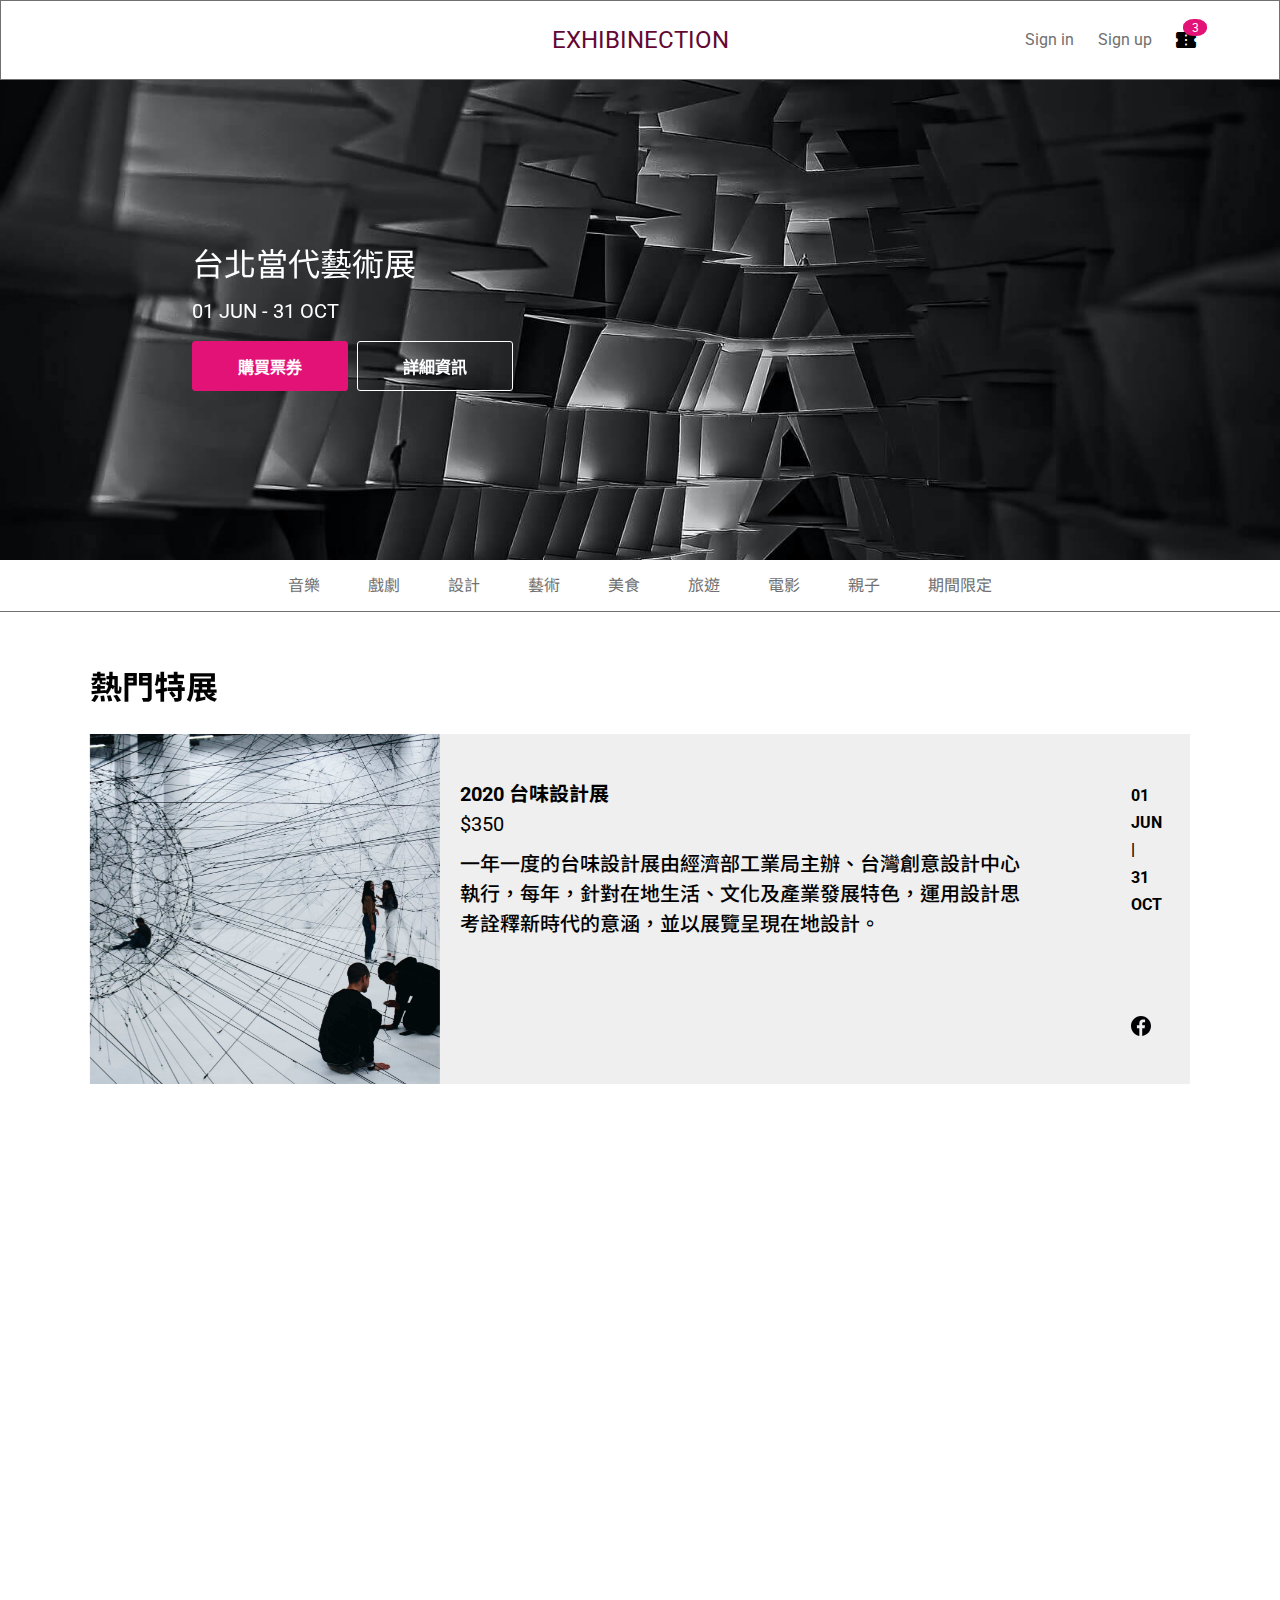
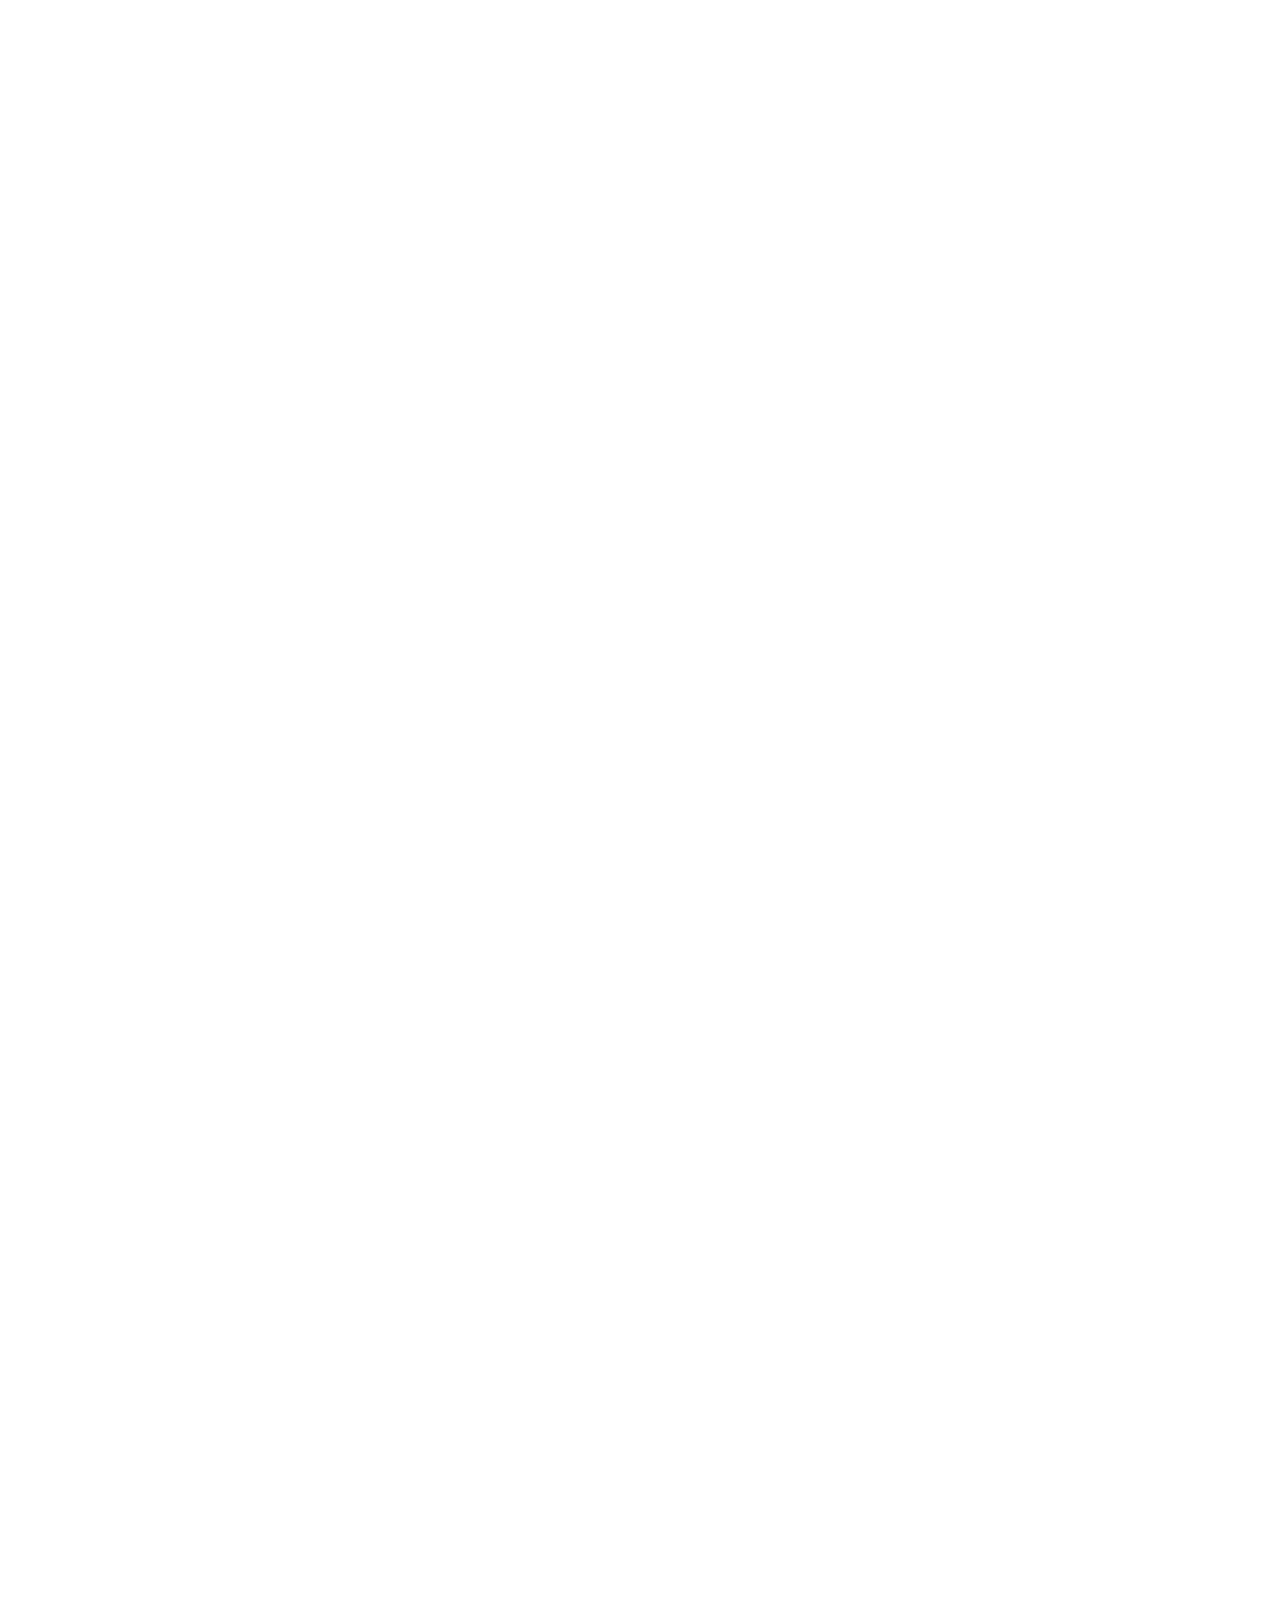
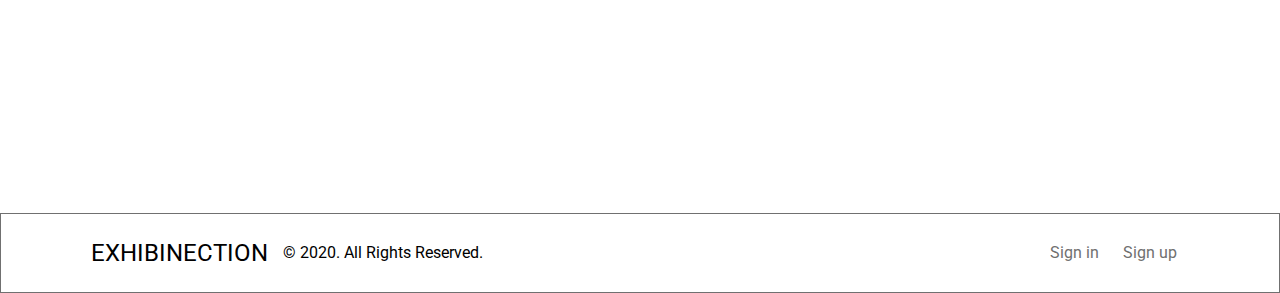
==== commit 6b160248: "修改照片、動畫時間" ====
--- a/index.html
+++ b/index.html
@@ -97,10 +97,10 @@
 <div class="wrap">
 <div class="banner">
   <div class="title">
-    <h1 data-aos="fade-left" data-aos-duration="1300">台北當代藝術展</h1>
-    <p data-aos="fade-left" data-aos-duration="1300" data-aos-delay="100">01 JUN - 31 OCT</p>
-    <button class="btn-pink" data-aos="fade-left" data-aos-duration="1300" data-aos-delay="300">購買票券</button>
-    <button class="btn-pink-outline" data-aos="fade-left" data-aos-duration="1300" data-aos-delay="300">詳細資訊</button>
+    <h1 data-aos="fade-left" data-aos-duration="1000">台北當代藝術展</h1>
+    <p data-aos="fade-left" data-aos-duration="1000" data-aos-delay="100">01 JUN - 31 OCT</p>
+    <button class="btn-pink" data-aos="fade-left" data-aos-duration="1000" data-aos-delay="300">購買票券</button>
+    <button class="btn-pink-outline" data-aos="fade-left" data-aos-duration="1000" data-aos-delay="300">詳細資訊</button>
   </div>
 </div>
 </div>
@@ -126,9 +126,9 @@
 <!-- index -->
 <div class="wrap">
   <div class="showlist">
-    <h2 data-aos="fade-right" data-aos-duration="1300">熱門特展</h2>
-    <div class="show" data-aos="fade-left" data-aos-duration="1300">
-      <div class="show-img" data-aos="fade-right" data-aos-duration="1500" data-aos-delay="100">
+    <h2 data-aos="fade-right" data-aos-duration="1000">熱門特展</h2>
+    <div class="show" data-aos="fade-left" data-aos-duration="1000">
+      <div class="show-img" data-aos="fade-right" data-aos-duration="1000" data-aos-delay="100">
         <img src="images/show1.jpg" alt="showpic1">
       </div>
       <div class="show-info">
@@ -139,8 +139,8 @@
             <h5>一年一度的台味設計展由經濟部工業局主辦、台灣創意設計中心執行，每年，針對在地生活、文化及產業發展特色，運用設計思考詮釋新時代的意涵，並以展覽呈現在地設計。</h5>
           </div>
           <div>
-            <a href="product.html"><button class="btn-purple" data-aos="fade-left" data-aos-duration="1300" data-aos-delay="200">購買票券</button></a>
-            <button class="btn-purple-outline" data-aos="fade-left" data-aos-duration="1300" data-aos-delay="200">收藏展覽</button>
+            <a href="product.html"><button class="btn-purple" data-aos="fade-left" data-aos-duration="1000">購買票券</button></a>
+            <button class="btn-purple-outline" data-aos="fade-left" data-aos-duration="1000">收藏展覽</button>
           </div>  
         </div>
         <div class="duration">
@@ -150,8 +150,8 @@
       </div>
     </div>
     
-    <div class="show" data-aos="fade-left" data-aos-duration="1300">
-      <div class="show-img" data-aos="fade-right" data-aos-duration="1500" data-aos-delay="100">
+    <div class="show" data-aos="fade-left" data-aos-duration="1000">
+      <div class="show-img" data-aos="fade-right" data-aos-duration="1000" data-aos-delay="100">
         <img src="images/show2.jpg" alt="showpic2">
       </div>
       <div class="show-info">
@@ -162,8 +162,8 @@
             <h5>這是一個專屬於設計系畢業生的展覽，沒有華麗的名號、沒有浮誇的獎賞。讓我們用作品與理念，去碰撞真實世界裡的各種問題，創造更多美好的人事物。讓這個地球、這個世界變成每一個人心目中的理想鄉。</h5>
           </div>
           <div>
-            <button class="btn-purple" data-aos="fade-left" data-aos-duration="1300" data-aos-delay="200">購買票券</button>
-            <button class="btn-purple-outline" data-aos="fade-left" data-aos-duration="1300" data-aos-delay="200">收藏展覽</button>
+            <button class="btn-purple" data-aos="fade-left" data-aos-duration="1000">購買票券</button>
+            <button class="btn-purple-outline" data-aos="fade-left" data-aos-duration="1000">收藏展覽</button>
           </div>
         </div>
         <div class="duration">
@@ -173,8 +173,8 @@
       </div>
     </div>
     
-    <div class="show" data-aos="fade-left" data-aos-duration="1300">
-      <div class="show-img" data-aos="fade-right" data-aos-duration="1500" data-aos-delay="100">
+    <div class="show" data-aos="fade-left" data-aos-duration="1000">
+      <div class="show-img" data-aos="fade-right" data-aos-duration="1000" data-aos-delay="100">
         <img src="images/show3.jpg" alt="showpic3">
       </div>
       <div class="show-info">
@@ -185,8 +185,8 @@
             <h5>設計大高雄究竟是怎麼一回事？在這「設計」詞彙有點氾濫的年代，或許我們也搞不清楚究竟誰被誰設計了，設計生活？還是被生活設計？而當高雄這座城市建設硬體已相當程度完備時，文化軟實力又該如何輸出？</h5>
           </div>
           <div>
-            <button class="btn-purple" data-aos="fade-left" data-aos-duration="1300" data-aos-delay="200">購買票券</button>
-            <button class="btn-purple-outline" data-aos="fade-left" data-aos-duration="1300" data-aos-delay="200">收藏展覽</button>
+            <button class="btn-purple" data-aos="fade-left" data-aos-duration="1000">購買票券</button>
+            <button class="btn-purple-outline" data-aos="fade-left" data-aos-duration="1000">收藏展覽</button>
           </div>
         </div>
         <div class="duration">
@@ -198,14 +198,14 @@
   </div>
   
   <div class="live">
-    <h2 data-aos="fade-right" data-aos-duration="1300">直播回顧</h2>
-    <div class="live-bg" data-aos="fade-left" data-aos-duration="1300">
-      <div class="live-info" data-aos="fade-right" data-aos-duration="1300" data-aos-delay="200">
-        <h3 data-aos="fade-right" data-aos-duration="1300" data-aos-delay="200"><span>開幕對談</span>｜藝術展演巡禮</h3>
-        <img data-aos="fade-right" data-aos-duration="1300" data-aos-delay="300" src="images/people.png" alt="">
-        <h4 data-aos="fade-right" data-aos-duration="1300" data-aos-delay="400">臺北現代聯合總監｜Ken Hsu</h4>
-        <p data-aos="fade-right" data-aos-duration="1300" data-aos-delay="500">獨家由藝術家、策展人、畫廊總監帶您欣賞台北藝術特展，感受雕塑、展演及當代日常文化之間微妙的關係。</p>
-        <button data-aos="fade-right" data-aos-duration="1300" data-aos-delay="600">點此觀看</button>
+    <h2 data-aos="fade-right" data-aos-duration="1100">直播回顧</h2>
+    <div class="live-bg" data-aos="fade-left" data-aos-duration="1100">
+      <div class="live-info" data-aos="fade-right" data-aos-duration="1100" data-aos-delay="200">
+        <h3 data-aos="fade-right" data-aos-duration="1100" data-aos-delay="200"><span>開幕對談</span>｜藝術展演巡禮</h3>
+        <img data-aos="fade-right" data-aos-duration="1100" data-aos-delay="200" src="images/people.png" alt="">
+        <h4 data-aos="fade-right" data-aos-duration="1100" data-aos-delay="200">臺北現代聯合總監｜Ken Hsu</h4>
+        <p data-aos="fade-right" data-aos-duration="1100" data-aos-delay="200">獨家由藝術家、策展人、畫廊總監帶您欣賞台北藝術特展，感受雕塑、展演及當代日常文化之間微妙的關係。</p>
+        <button data-aos="fade-right" data-aos-duration="1100" data-aos-delay="200">點此觀看</button>
       </div>
     </div>
   </div>
@@ -222,8 +222,8 @@
 <div class="wrap">
   <div class="footer">
     <div class="footer-swiper">
-      <h2 data-aos="fade-right" data-aos-duration="1300">猜你也喜歡...</h2>
-      <div class="footer-swiper-area" data-aos="fade-left" data-aos-duration="1300">
+      <h2 data-aos="fade-right" data-aos-duration="900">猜你也喜歡...</h2>
+      <div class="footer-swiper-area" data-aos="fade-left" data-aos-duration="900">
         <div class="swiper mySwiper">
           <div class="swiper-wrapper">
             <div class="swiper-slide"><a href="#"><img src="images/show4.jpg" alt="pic1" /><h3>No.22 線上設計展</h3><p>$350</p></a></div>
@@ -239,10 +239,10 @@
   
     <div class="footer-connect">
       <div class="footer-subscribe">
-        <div class="title">
-          <h3 data-aos="fade-right" data-aos-duration="1300">想收到最新消息嗎？</h3>
-          <h3 data-aos="fade-right" data-aos-duration="1300" data-aos-delay="200">快訂閱我們！</h3>
-          <div class="input-email" data-aos="fade-right" data-aos-duration="1300" data-aos-delay="400">
+        <div class="title" data-aos="fade-right" data-aos-duration="900">
+          <h3>想收到最新消息嗎？</h3>
+          <h3>快訂閱我們！</h3>
+          <div class="input-email">
             <input type="email" placeholder="輸入您的電子信箱">
             <button type="submit" class="btn-pink">訂閱</button>
           </div>
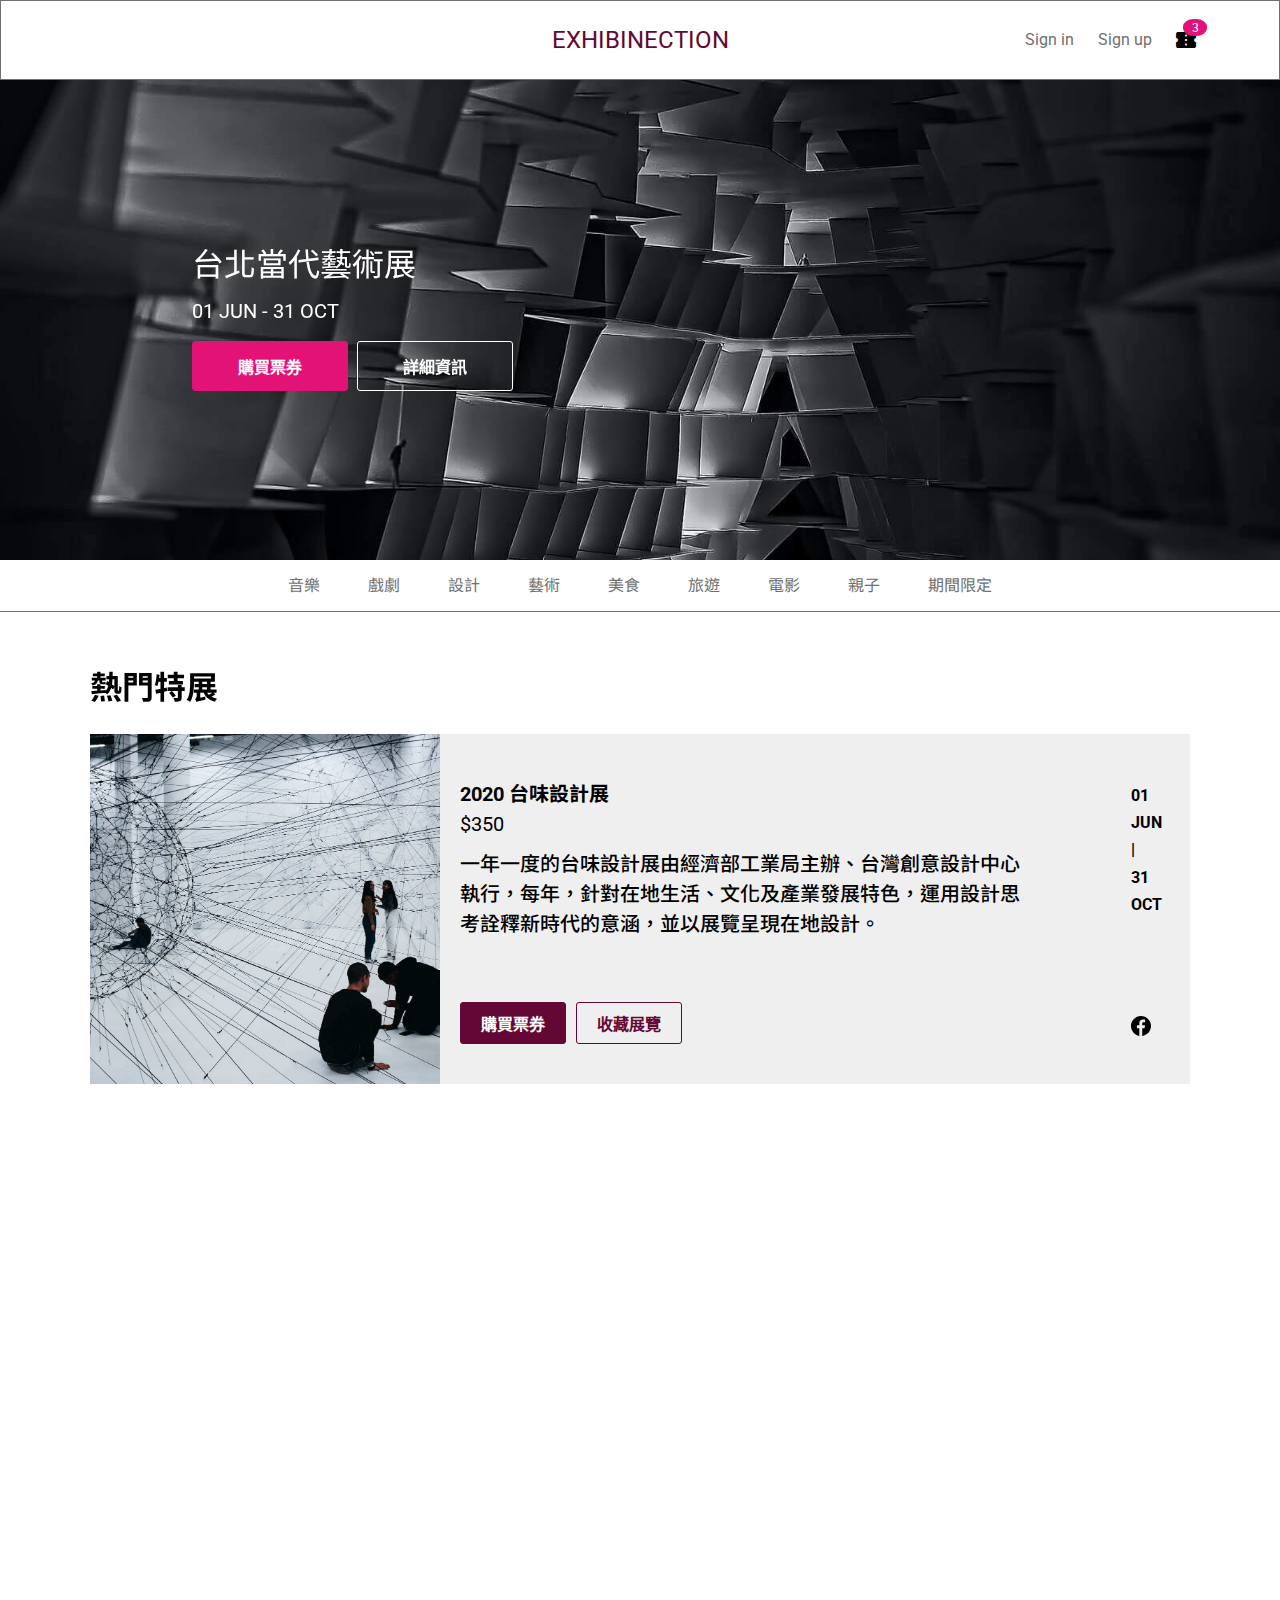
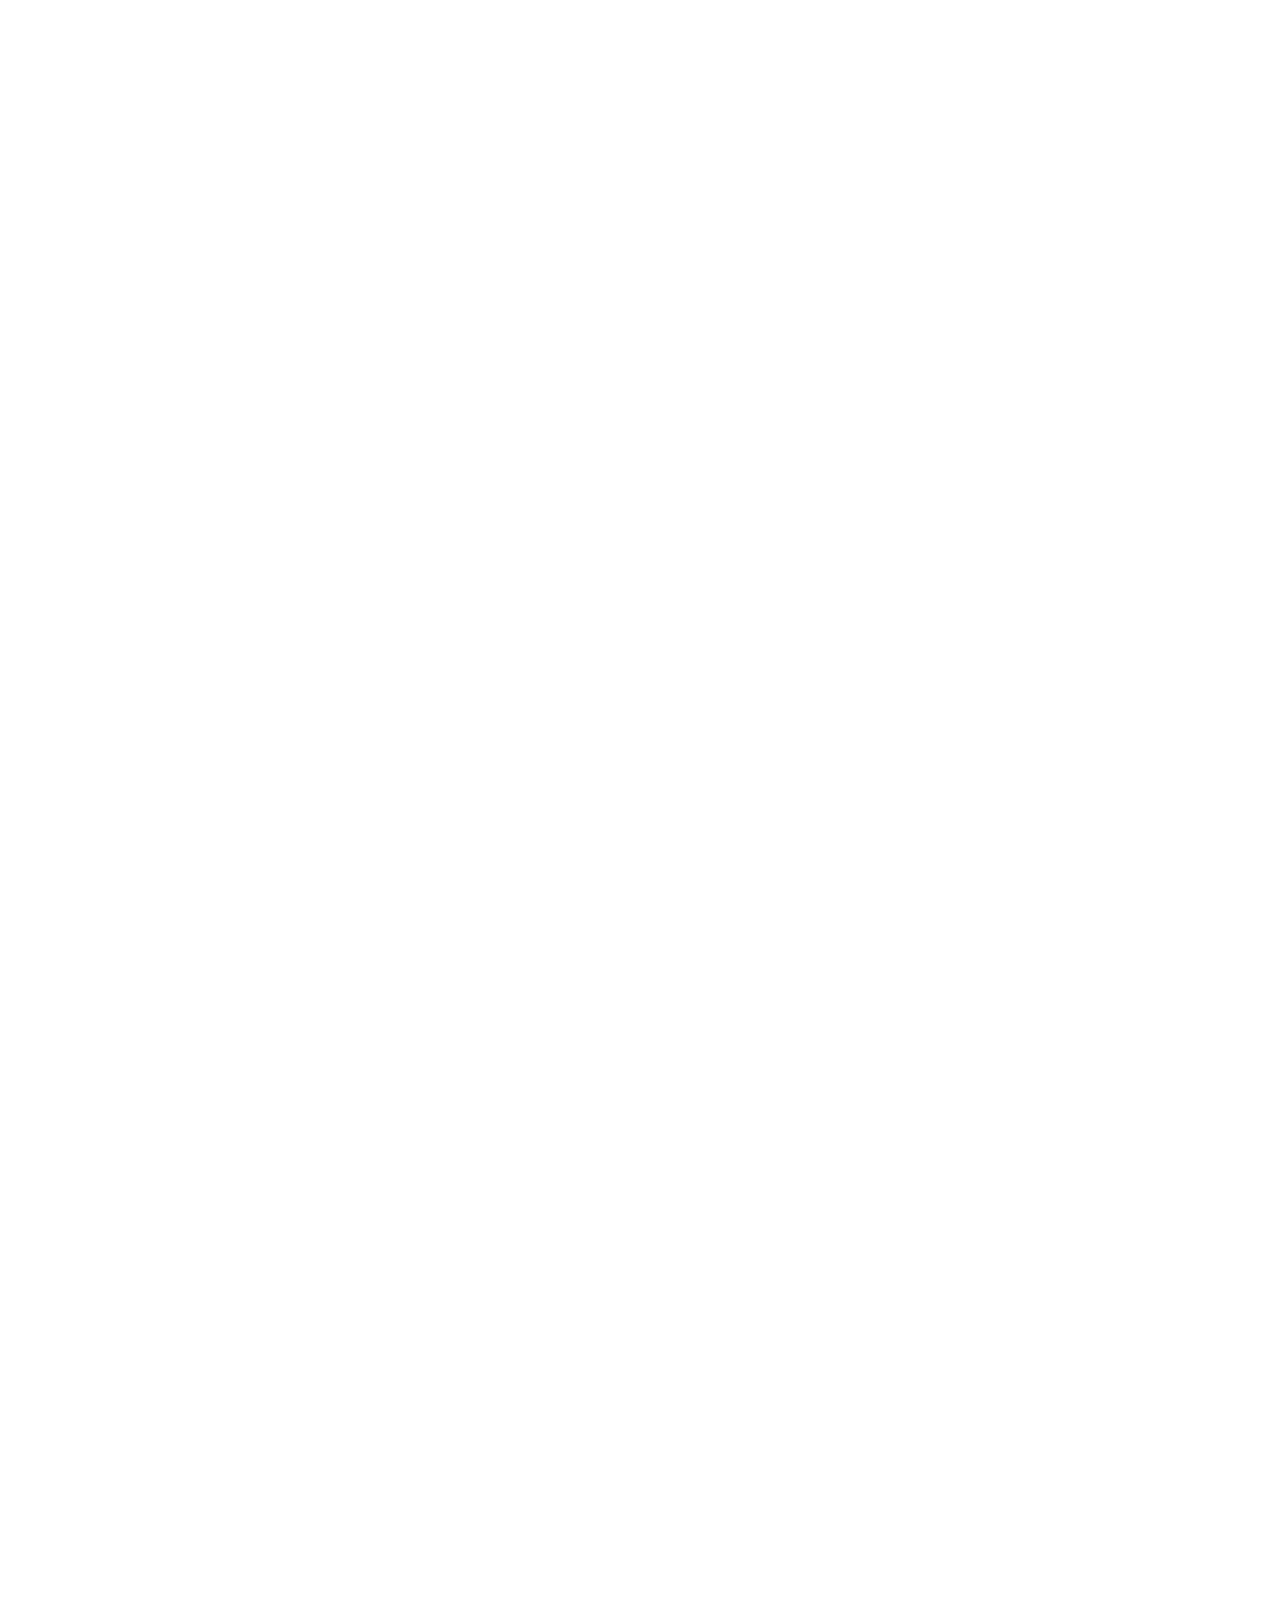
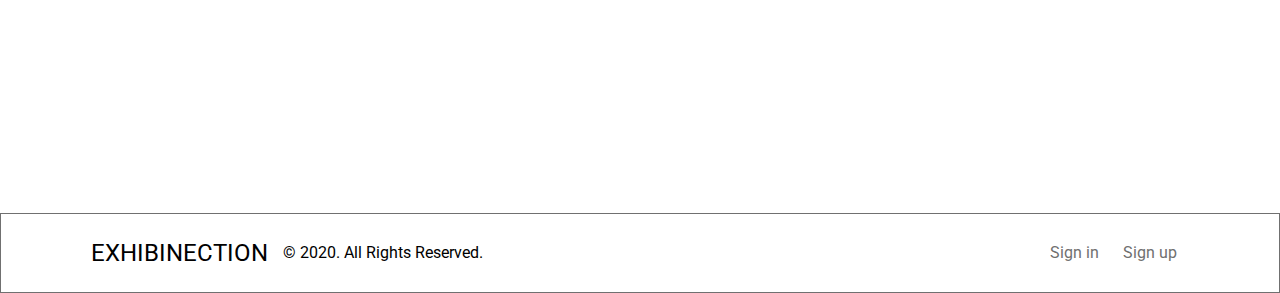
==== commit bd778ecf: "修改單次動畫.照片縮小" ====
--- a/index.html
+++ b/index.html
@@ -97,10 +97,10 @@
 <div class="wrap">
 <div class="banner">
   <div class="title">
-    <h1 data-aos="fade-left" data-aos-duration="1000">台北當代藝術展</h1>
-    <p data-aos="fade-left" data-aos-duration="1000" data-aos-delay="100">01 JUN - 31 OCT</p>
-    <button class="btn-pink" data-aos="fade-left" data-aos-duration="1000" data-aos-delay="300">購買票券</button>
-    <button class="btn-pink-outline" data-aos="fade-left" data-aos-duration="1000" data-aos-delay="300">詳細資訊</button>
+    <h1 data-aos="fade-left" data-aos-duration="1000" data-aos-once="true">台北當代藝術展</h1>
+    <p data-aos="fade-left" data-aos-duration="1000" data-aos-delay="100" data-aos-once="true">01 JUN - 31 OCT</p>
+    <button class="btn-pink" data-aos="fade-left" data-aos-duration="1000" data-aos-delay="300" data-aos-once="true">購買票券</button>
+    <button class="btn-pink-outline" data-aos="fade-left" data-aos-duration="1000" data-aos-delay="300" data-aos-once="true">詳細資訊</button>
   </div>
 </div>
 </div>
@@ -126,9 +126,9 @@
 <!-- index -->
 <div class="wrap">
   <div class="showlist">
-    <h2 data-aos="fade-right" data-aos-duration="1000">熱門特展</h2>
-    <div class="show" data-aos="fade-left" data-aos-duration="1000">
-      <div class="show-img" data-aos="fade-right" data-aos-duration="1000" data-aos-delay="100">
+    <h2 data-aos="fade-right" data-aos-duration="1000" data-aos-once="true">熱門特展</h2>
+    <div class="show" data-aos="fade-left" data-aos-duration="1000" data-aos-once="true">
+      <div class="show-img" data-aos="fade-right" data-aos-duration="1000" data-aos-delay="100" data-aos-once="true">
         <img src="images/show1.jpg" alt="showpic1">
       </div>
       <div class="show-info">
@@ -139,8 +139,8 @@
             <h5>一年一度的台味設計展由經濟部工業局主辦、台灣創意設計中心執行，每年，針對在地生活、文化及產業發展特色，運用設計思考詮釋新時代的意涵，並以展覽呈現在地設計。</h5>
           </div>
           <div>
-            <a href="product.html"><button class="btn-purple" data-aos="fade-left" data-aos-duration="1000">購買票券</button></a>
-            <button class="btn-purple-outline" data-aos="fade-left" data-aos-duration="1000">收藏展覽</button>
+            <a href="product.html"><button class="btn-purple">購買票券</button></a>
+            <button class="btn-purple-outline">收藏展覽</button>
           </div>  
         </div>
         <div class="duration">
@@ -150,8 +150,8 @@
       </div>
     </div>
     
-    <div class="show" data-aos="fade-left" data-aos-duration="1000">
-      <div class="show-img" data-aos="fade-right" data-aos-duration="1000" data-aos-delay="100">
+    <div class="show" data-aos="fade-left" data-aos-duration="1000" data-aos-once="true">
+      <div class="show-img" data-aos="fade-right" data-aos-duration="1000" data-aos-delay="100" data-aos-once="true">
         <img src="images/show2.jpg" alt="showpic2">
       </div>
       <div class="show-info">
@@ -162,8 +162,8 @@
             <h5>這是一個專屬於設計系畢業生的展覽，沒有華麗的名號、沒有浮誇的獎賞。讓我們用作品與理念，去碰撞真實世界裡的各種問題，創造更多美好的人事物。讓這個地球、這個世界變成每一個人心目中的理想鄉。</h5>
           </div>
           <div>
-            <button class="btn-purple" data-aos="fade-left" data-aos-duration="1000">購買票券</button>
-            <button class="btn-purple-outline" data-aos="fade-left" data-aos-duration="1000">收藏展覽</button>
+            <button class="btn-purple">購買票券</button>
+            <button class="btn-purple-outline">收藏展覽</button>
           </div>
         </div>
         <div class="duration">
@@ -173,8 +173,8 @@
       </div>
     </div>
     
-    <div class="show" data-aos="fade-left" data-aos-duration="1000">
-      <div class="show-img" data-aos="fade-right" data-aos-duration="1000" data-aos-delay="100">
+    <div class="show" data-aos="fade-left" data-aos-duration="1000" data-aos-once="true">
+      <div class="show-img" data-aos="fade-right" data-aos-duration="1000" data-aos-delay="100" data-aos-once="true">
         <img src="images/show3.jpg" alt="showpic3">
       </div>
       <div class="show-info">
@@ -185,8 +185,8 @@
             <h5>設計大高雄究竟是怎麼一回事？在這「設計」詞彙有點氾濫的年代，或許我們也搞不清楚究竟誰被誰設計了，設計生活？還是被生活設計？而當高雄這座城市建設硬體已相當程度完備時，文化軟實力又該如何輸出？</h5>
           </div>
           <div>
-            <button class="btn-purple" data-aos="fade-left" data-aos-duration="1000">購買票券</button>
-            <button class="btn-purple-outline" data-aos="fade-left" data-aos-duration="1000">收藏展覽</button>
+            <button class="btn-purple">購買票券</button>
+            <button class="btn-purple-outline">收藏展覽</button>
           </div>
         </div>
         <div class="duration">
@@ -198,14 +198,14 @@
   </div>
   
   <div class="live">
-    <h2 data-aos="fade-right" data-aos-duration="1100">直播回顧</h2>
-    <div class="live-bg" data-aos="fade-left" data-aos-duration="1100">
-      <div class="live-info" data-aos="fade-right" data-aos-duration="1100" data-aos-delay="200">
-        <h3 data-aos="fade-right" data-aos-duration="1100" data-aos-delay="200"><span>開幕對談</span>｜藝術展演巡禮</h3>
+    <h2 data-aos="fade-right" data-aos-duration="1100" data-aos-once="true">直播回顧</h2>
+    <div class="live-bg" data-aos="fade-left" data-aos-duration="1100" data-aos-once="true">
+      <div class="live-info" data-aos="fade-right" data-aos-duration="1100" data-aos-delay="200" data-aos-once="true">
+        <h3 data-aos="fade-right" data-aos-duration="1100" data-aos-delay="200" data-aos-once="true"><span>開幕對談</span>｜藝術展演巡禮</h3>
         <img data-aos="fade-right" data-aos-duration="1100" data-aos-delay="200" src="images/people.png" alt="">
-        <h4 data-aos="fade-right" data-aos-duration="1100" data-aos-delay="200">臺北現代聯合總監｜Ken Hsu</h4>
-        <p data-aos="fade-right" data-aos-duration="1100" data-aos-delay="200">獨家由藝術家、策展人、畫廊總監帶您欣賞台北藝術特展，感受雕塑、展演及當代日常文化之間微妙的關係。</p>
-        <button data-aos="fade-right" data-aos-duration="1100" data-aos-delay="200">點此觀看</button>
+        <h4 data-aos="fade-right" data-aos-duration="1100" data-aos-delay="200" data-aos-once="true">臺北現代聯合總監｜Ken Hsu</h4>
+        <p data-aos="fade-right" data-aos-duration="1100" data-aos-delay="200" data-aos-once="true">獨家由藝術家、策展人、畫廊總監帶您欣賞台北藝術特展，感受雕塑、展演及當代日常文化之間微妙的關係。</p>
+        <button data-aos="fade-right" data-aos-duration="1100" data-aos-delay="200" data-aos-once="true">點此觀看</button>
       </div>
     </div>
   </div>
@@ -222,8 +222,8 @@
 <div class="wrap">
   <div class="footer">
     <div class="footer-swiper">
-      <h2 data-aos="fade-right" data-aos-duration="900">猜你也喜歡...</h2>
-      <div class="footer-swiper-area" data-aos="fade-left" data-aos-duration="900">
+      <h2 data-aos="fade-right" data-aos-duration="1000" data-aos-once="true">猜你也喜歡...</h2>
+      <div class="footer-swiper-area" data-aos="zoom-in" data-aos-duration="1000" data-aos-once="true">
         <div class="swiper mySwiper">
           <div class="swiper-wrapper">
             <div class="swiper-slide"><a href="#"><img src="images/show4.jpg" alt="pic1" /><h3>No.22 線上設計展</h3><p>$350</p></a></div>
@@ -239,7 +239,7 @@
   
     <div class="footer-connect">
       <div class="footer-subscribe">
-        <div class="title" data-aos="fade-right" data-aos-duration="900">
+        <div class="title" data-aos="zoom-out-down" data-aos-duration="1000" data-aos-once="true">
           <h3>想收到最新消息嗎？</h3>
           <h3>快訂閱我們！</h3>
           <div class="input-email">
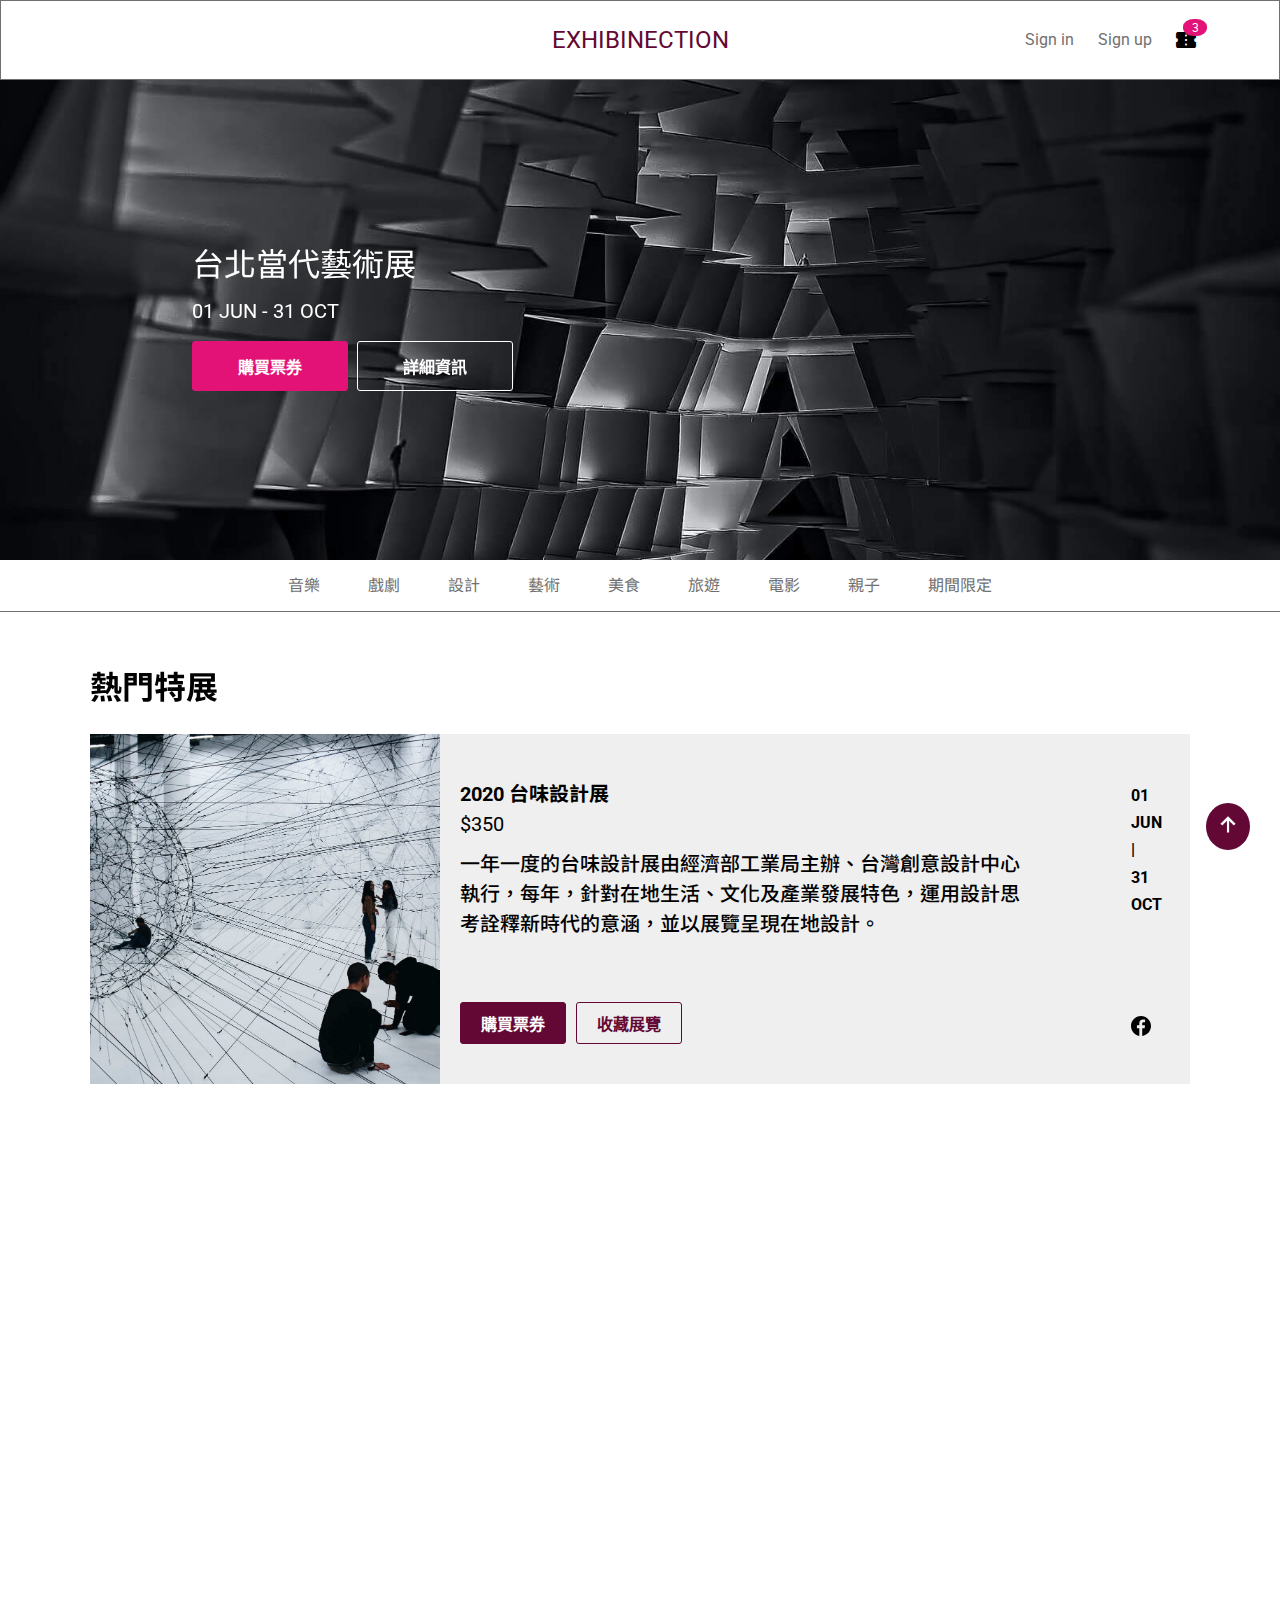
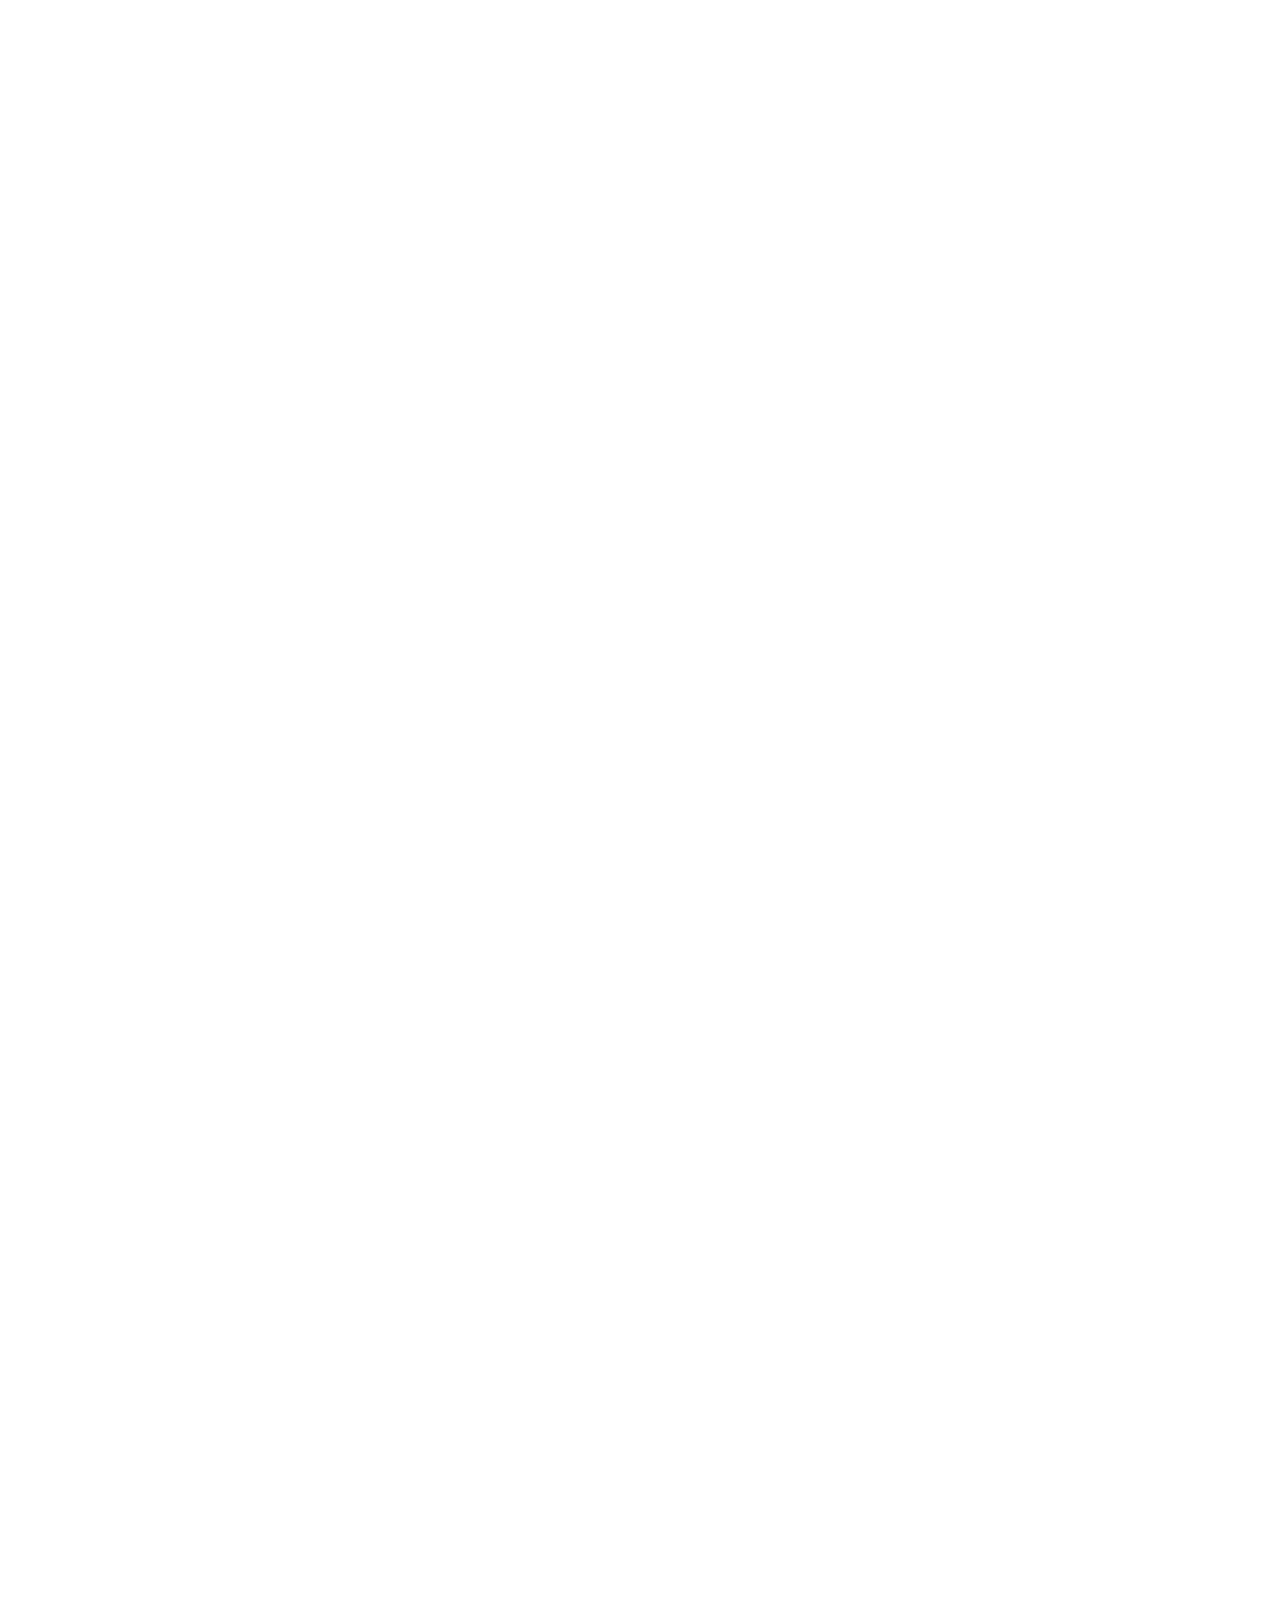
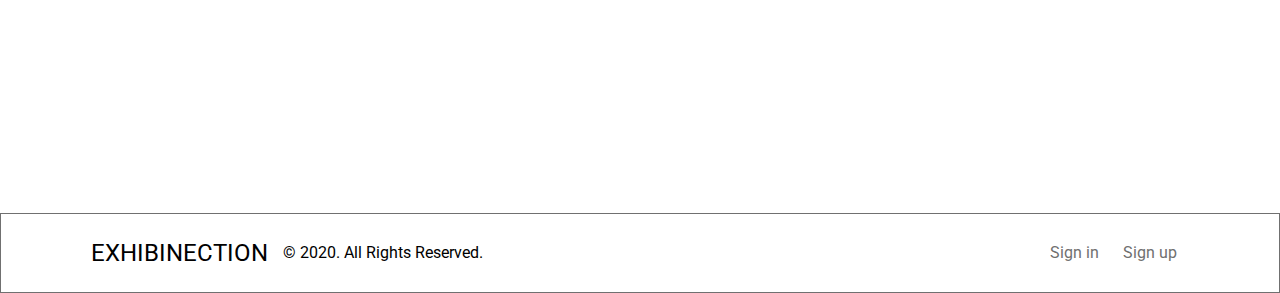
==== commit 20e592e2: "回到頂端按鈕" ====
--- a/index.html
+++ b/index.html
@@ -263,8 +263,14 @@
   </div>
 </div>
 
+<div class="top">
+  <a href="#"><img src="./images/arrow_upward.png" alt="go-top"></a>
+</div>
+
   <script src="js/carlist.js"></script>
   <script src="js/swiper.js"></script>
+  <script src="https://cdnjs.cloudflare.com/ajax/libs/jquery/3.7.1/jquery.min.js"></script>
+  <script src="js/top.js"></script>
   <script src="https://unpkg.com/aos@next/dist/aos.js"></script>
   <script>
     AOS.init();
--- a/scss/main.css
+++ b/scss/main.css
@@ -734,6 +734,26 @@
   }
 }
 
+.top {
+  position: fixed;
+  bottom: 0;
+  right: 0;
+  background: #630834;
+  border-radius: 50%;
+  margin-right: 30px;
+  margin-bottom: 50px;
+  padding: 7px;
+}
+@media (max-width: 768px) {
+  .top {
+    display: none;
+  }
+}
+.top img {
+  width: 30px;
+  height: 30px;
+}
+
 .showlist {
   margin: 0 15%;
 }
@@ -1318,6 +1338,26 @@
   }
 }
 
+.top {
+  position: fixed;
+  bottom: 0;
+  right: 0;
+  background: #630834;
+  border-radius: 50%;
+  margin-right: 30px;
+  margin-bottom: 50px;
+  padding: 7px;
+}
+@media (max-width: 768px) {
+  .top {
+    display: none;
+  }
+}
+.top img {
+  width: 30px;
+  height: 30px;
+}
+
 .design {
   padding: 52px 0;
 }
@@ -1719,6 +1759,26 @@
   .footer-link .footer-logo .link {
     display: none;
   }
+}
+
+.top {
+  position: fixed;
+  bottom: 0;
+  right: 0;
+  background: #630834;
+  border-radius: 50%;
+  margin-right: 30px;
+  margin-bottom: 50px;
+  padding: 7px;
+}
+@media (max-width: 768px) {
+  .top {
+    display: none;
+  }
+}
+.top img {
+  width: 30px;
+  height: 30px;
 }
 
 .product-info {
